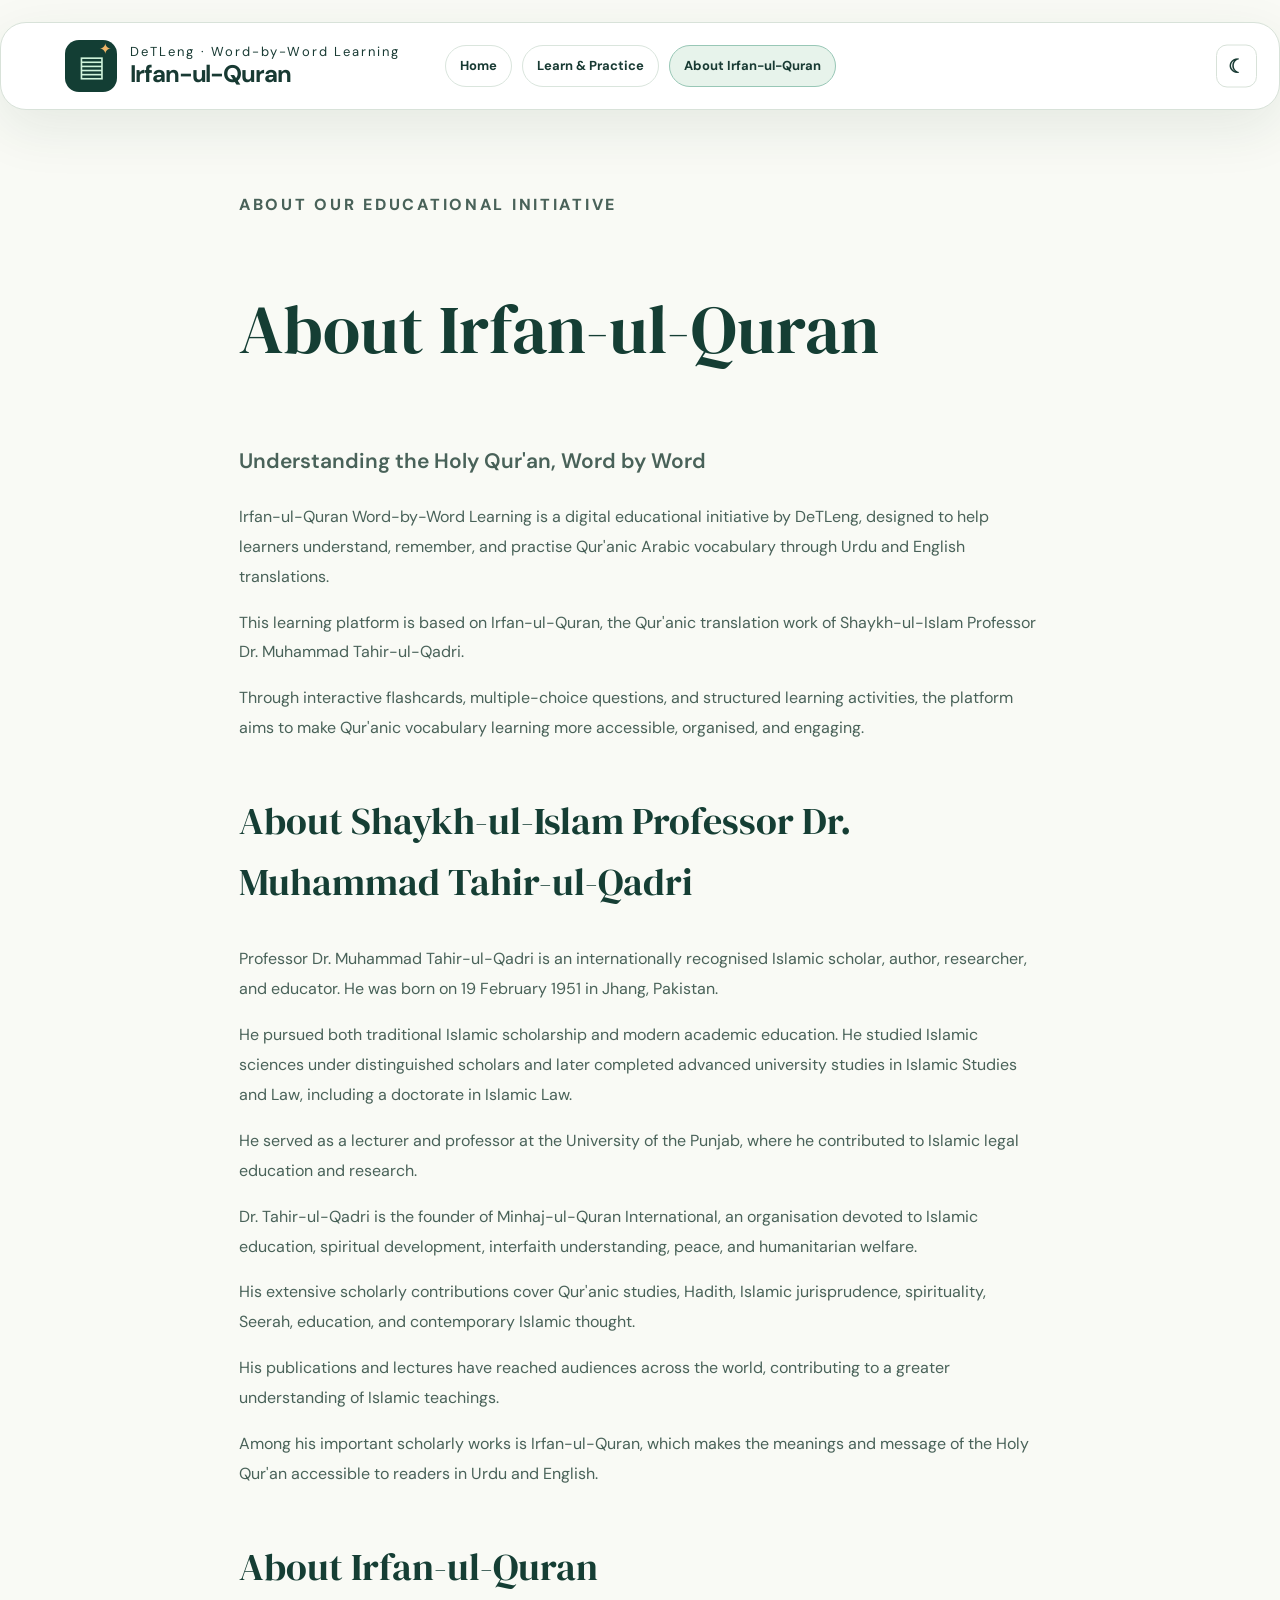
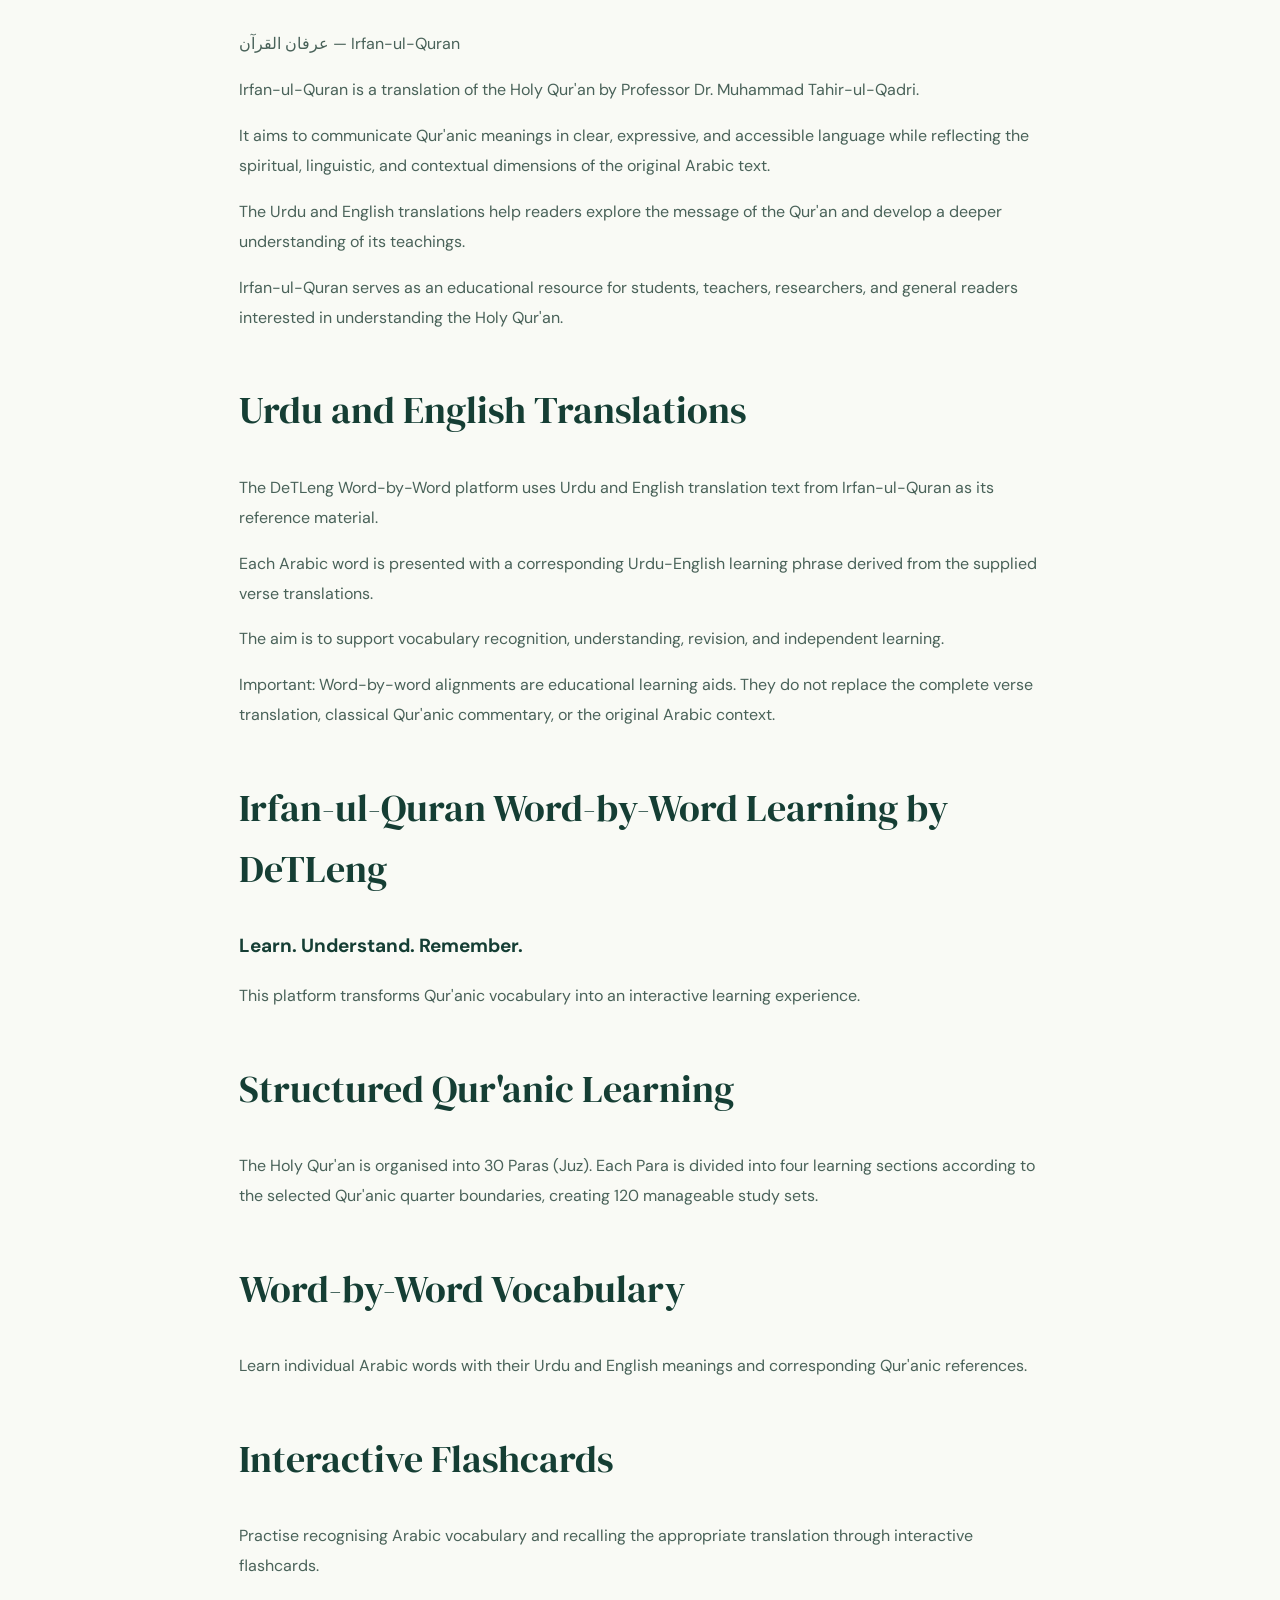
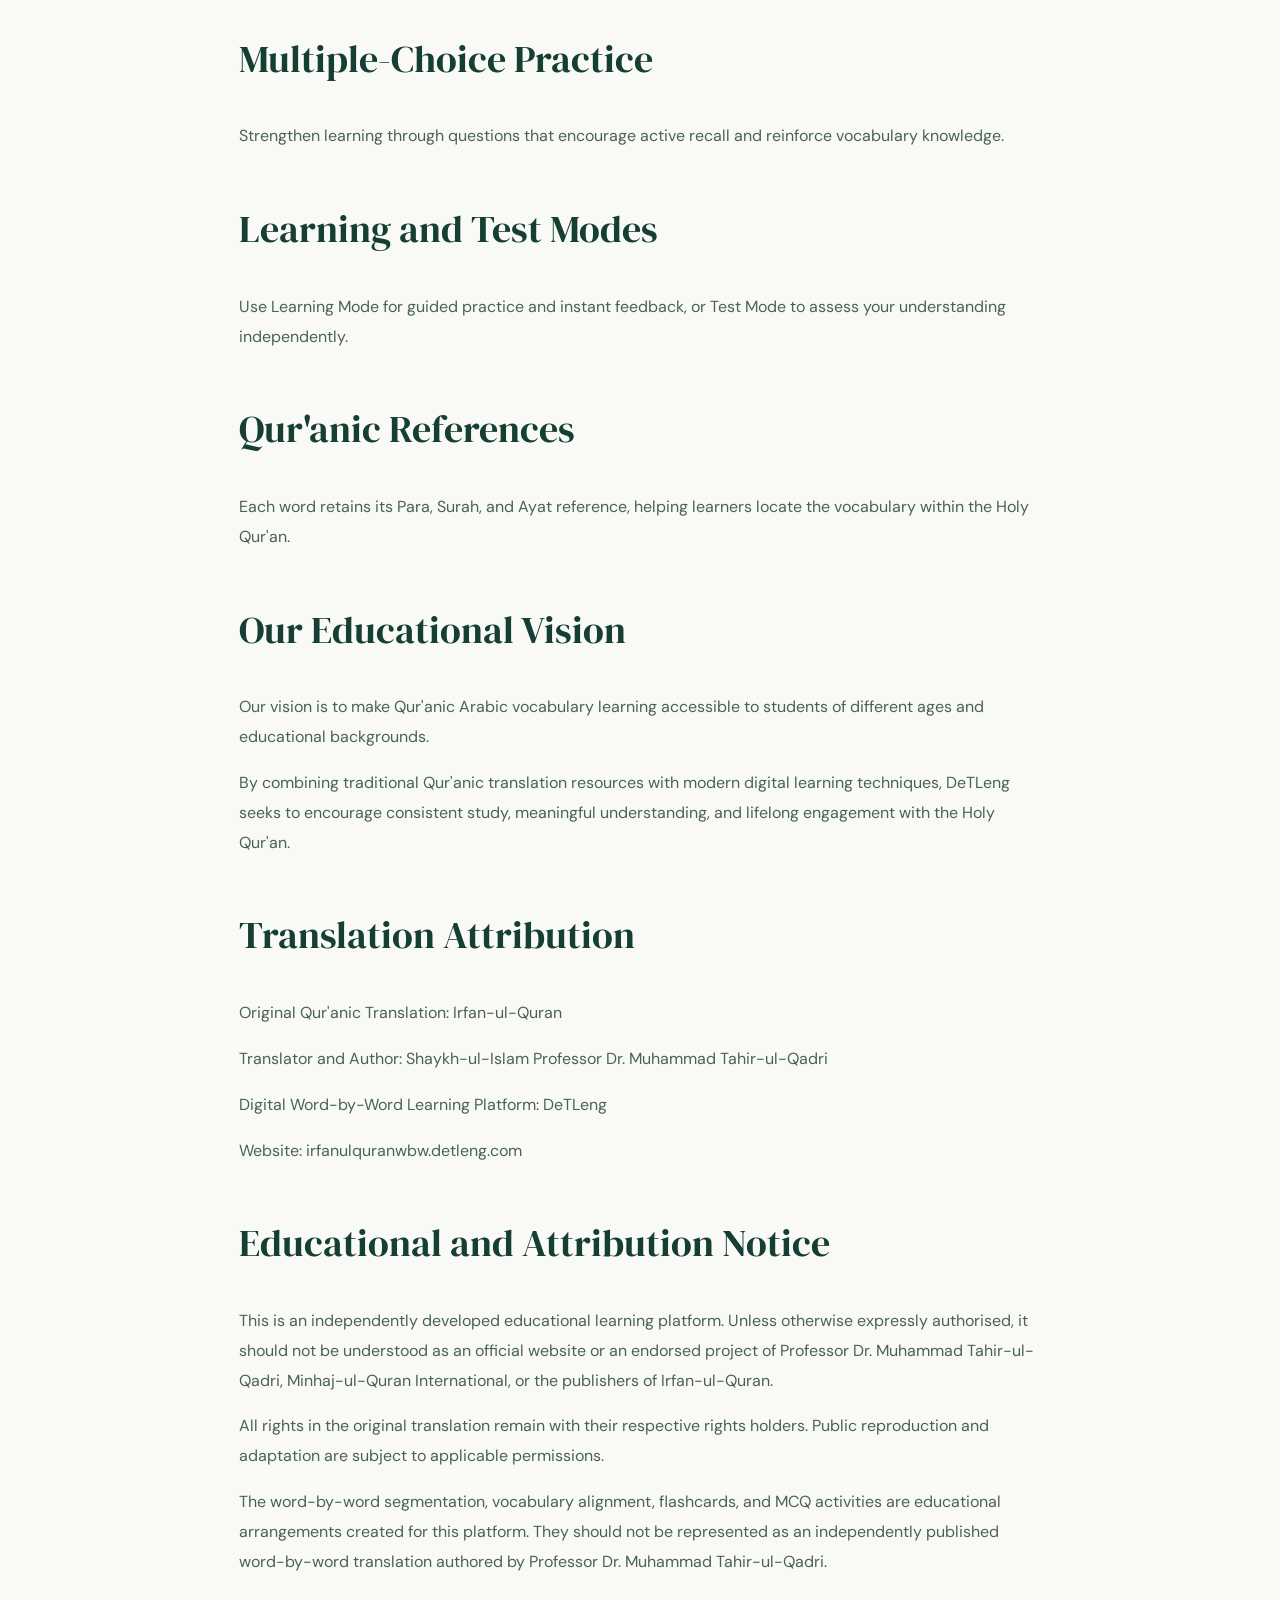
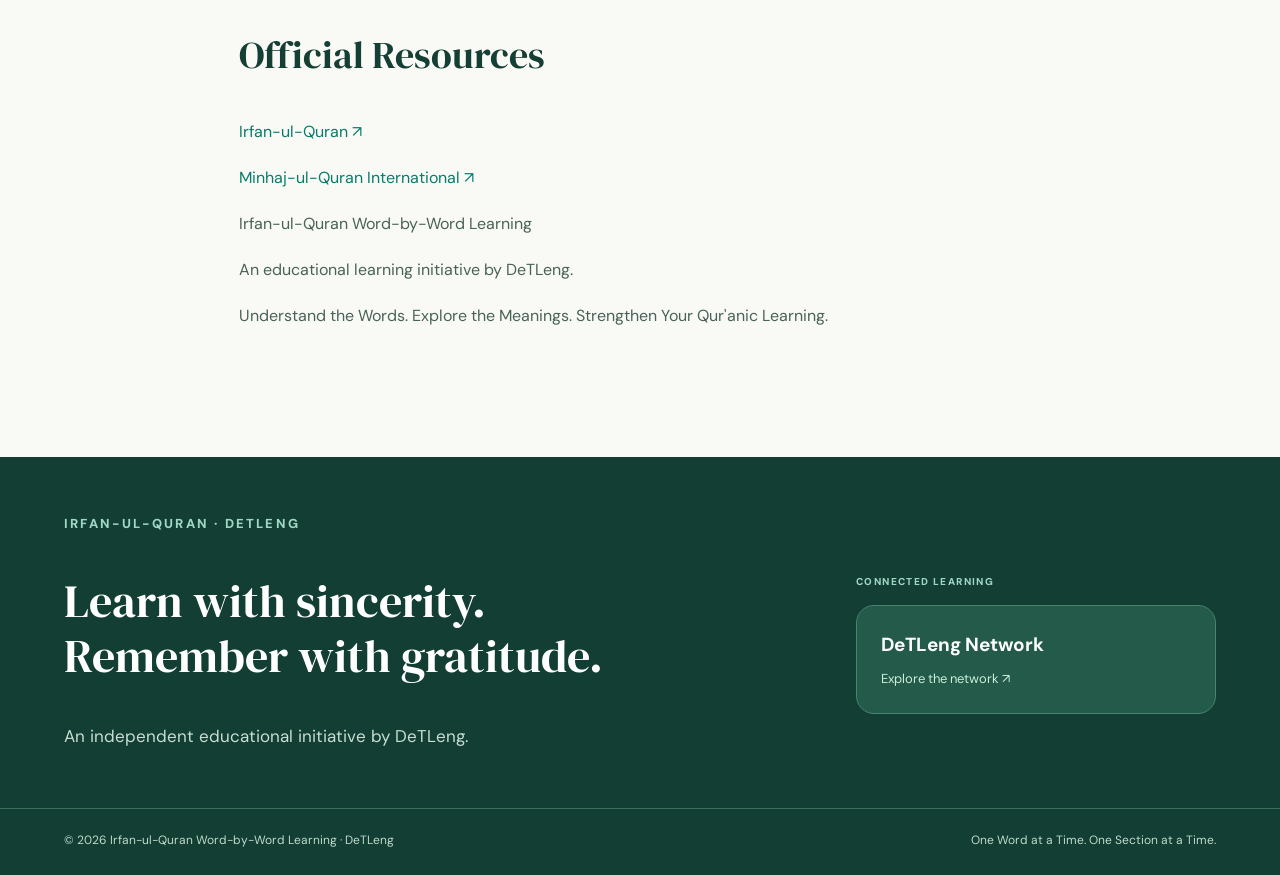
==== about.html @ 1d75ebe7 "Launch Irfan-ul-Quran Word-by-Word Learning" ====
<!doctype html><html lang="en"><head><meta charset="utf-8"><meta name="viewport" content="width=device-width, initial-scale=1"><title>About Irfan-ul-Quran | DeTLeng</title><meta name="description" content="About Irfan-ul-Quran Word-by-Word Learning, its translation attribution and educational vision."><link rel="icon" href="assets/favicon.svg"><link rel="stylesheet" href="styles.css"><link rel="stylesheet" href="irfan.css"></head><body id="home"><header class="site-header shell iq-header"><a class="brand" href="index.html#home"><span class="brand-logo">▤<span>✦</span></span><span class="brand-txt"><small>DeTLeng · Word-by-Word Learning</small><strong>Irfan-ul-Quran</strong></span></a><button id="aboutMenuToggle" class="mobile-menu" aria-expanded="false" aria-label="Toggle menu">☰</button><nav id="aboutNav" class="nav iq-nav"><a href="index.html#home">Home</a><a href="index.html#learn">Learn &amp; Practice</a><a href="about.html" aria-current="page">About Irfan-ul-Quran</a><button id="aboutThemeBtn" class="theme-button" type="button" aria-label="Toggle light and dark mode">☾</button></nav></header><main><article class="shell iq-about-page"><p class="eyebrow">ABOUT OUR EDUCATIONAL INITIATIVE</p><h1>About Irfan-ul-Quran</h1><p class="iq-about-subtitle">Understanding the Holy Qur&#x27;an, Word by Word</p><p>Irfan-ul-Quran Word-by-Word Learning is a digital educational initiative by DeTLeng, designed to help learners understand, remember, and practise Qur&#x27;anic Arabic vocabulary through Urdu and English translations.</p><p>This learning platform is based on Irfan-ul-Quran, the Qur&#x27;anic translation work of Shaykh-ul-Islam Professor Dr. Muhammad Tahir-ul-Qadri.</p><p>Through interactive flashcards, multiple-choice questions, and structured learning activities, the platform aims to make Qur&#x27;anic vocabulary learning more accessible, organised, and engaging.</p><h2>About Shaykh-ul-Islam Professor Dr. Muhammad Tahir-ul-Qadri</h2><p>Professor Dr. Muhammad Tahir-ul-Qadri is an internationally recognised Islamic scholar, author, researcher, and educator. He was born on 19 February 1951 in Jhang, Pakistan.</p><p>He pursued both traditional Islamic scholarship and modern academic education. He studied Islamic sciences under distinguished scholars and later completed advanced university studies in Islamic Studies and Law, including a doctorate in Islamic Law.</p><p>He served as a lecturer and professor at the University of the Punjab, where he contributed to Islamic legal education and research.</p><p>Dr. Tahir-ul-Qadri is the founder of Minhaj-ul-Quran International, an organisation devoted to Islamic education, spiritual development, interfaith understanding, peace, and humanitarian welfare.</p><p>His extensive scholarly contributions cover Qur&#x27;anic studies, Hadith, Islamic jurisprudence, spirituality, Seerah, education, and contemporary Islamic thought.</p><p>His publications and lectures have reached audiences across the world, contributing to a greater understanding of Islamic teachings.</p><p>Among his important scholarly works is Irfan-ul-Quran, which makes the meanings and message of the Holy Qur&#x27;an accessible to readers in Urdu and English.</p><h2>About Irfan-ul-Quran</h2><p>عرفان القرآن — Irfan-ul-Quran</p><p>Irfan-ul-Quran is a translation of the Holy Qur&#x27;an by Professor Dr. Muhammad Tahir-ul-Qadri.</p><p>It aims to communicate Qur&#x27;anic meanings in clear, expressive, and accessible language while reflecting the spiritual, linguistic, and contextual dimensions of the original Arabic text.</p><p>The Urdu and English translations help readers explore the message of the Qur&#x27;an and develop a deeper understanding of its teachings.</p><p>Irfan-ul-Quran serves as an educational resource for students, teachers, researchers, and general readers interested in understanding the Holy Qur&#x27;an.</p><h2>Urdu and English Translations</h2><p>The DeTLeng Word-by-Word platform uses Urdu and English translation text from Irfan-ul-Quran as its reference material.</p><p>Each Arabic word is presented with a corresponding Urdu-English learning phrase derived from the supplied verse translations.</p><p>The aim is to support vocabulary recognition, understanding, revision, and independent learning.</p><p>Important: Word-by-word alignments are educational learning aids. They do not replace the complete verse translation, classical Qur&#x27;anic commentary, or the original Arabic context.</p><h2>Irfan-ul-Quran Word-by-Word Learning by DeTLeng</h2><h3>Learn. Understand. Remember.</h3><p>This platform transforms Qur&#x27;anic vocabulary into an interactive learning experience.</p><h2>Structured Qur&#x27;anic Learning</h2><p>The Holy Qur&#x27;an is organised into 30 Paras (Juz). Each Para is divided into four learning sections according to the selected Qur&#x27;anic quarter boundaries, creating 120 manageable study sets.</p><h2>Word-by-Word Vocabulary</h2><p>Learn individual Arabic words with their Urdu and English meanings and corresponding Qur&#x27;anic references.</p><h2>Interactive Flashcards</h2><p>Practise recognising Arabic vocabulary and recalling the appropriate translation through interactive flashcards.</p><h2>Multiple-Choice Practice</h2><p>Strengthen learning through questions that encourage active recall and reinforce vocabulary knowledge.</p><h2>Learning and Test Modes</h2><p>Use Learning Mode for guided practice and instant feedback, or Test Mode to assess your understanding independently.</p><h2>Qur&#x27;anic References</h2><p>Each word retains its Para, Surah, and Ayat reference, helping learners locate the vocabulary within the Holy Qur&#x27;an.</p><h2>Our Educational Vision</h2><p>Our vision is to make Qur&#x27;anic Arabic vocabulary learning accessible to students of different ages and educational backgrounds.</p><p>By combining traditional Qur&#x27;anic translation resources with modern digital learning techniques, DeTLeng seeks to encourage consistent study, meaningful understanding, and lifelong engagement with the Holy Qur&#x27;an.</p><h2>Translation Attribution</h2><p>Original Qur&#x27;anic Translation: Irfan-ul-Quran</p><p>Translator and Author: Shaykh-ul-Islam Professor Dr. Muhammad Tahir-ul-Qadri</p><p>Digital Word-by-Word Learning Platform: DeTLeng</p><p>Website: irfanulquranwbw.detleng.com</p><h2>Educational and Attribution Notice</h2><p>This is an independently developed educational learning platform. Unless otherwise expressly authorised, it should not be understood as an official website or an endorsed project of Professor Dr. Muhammad Tahir-ul-Qadri, Minhaj-ul-Quran International, or the publishers of Irfan-ul-Quran.</p><p>All rights in the original translation remain with their respective rights holders. Public reproduction and adaptation are subject to applicable permissions.</p><p>The word-by-word segmentation, vocabulary alignment, flashcards, and MCQ activities are educational arrangements created for this platform. They should not be represented as an independently published word-by-word translation authored by Professor Dr. Muhammad Tahir-ul-Qadri.</p><h2>Official Resources</h2><p><a href="https://irfan-ul-quran.com/" target="_blank" rel="noopener noreferrer">Irfan-ul-Quran ↗</a></p><p><a href="https://www.minhaj.org/" target="_blank" rel="noopener noreferrer">Minhaj-ul-Quran International ↗</a></p><p>Irfan-ul-Quran Word-by-Word Learning</p><p>An educational learning initiative by DeTLeng.</p><p>Understand the Words. Explore the Meanings. Strengthen Your Qur&#x27;anic Learning.</p></article></main><footer class="iq-footer"><div class="shell iq-footer-inner"><div><p class="eyebrow">IRFAN-UL-QURAN · DETLENG</p><h2>Learn with sincerity.<br>Remember with gratitude.</h2><p>An independent educational initiative by DeTLeng.</p></div><div class="iq-network"><span>CONNECTED LEARNING</span><a href="https://network.detleng.com/" target="_blank" rel="noopener noreferrer"><strong>DeTLeng Network</strong><span>Explore the network ↗</span></a></div></div><div class="shell iq-footer-bottom"><span>© 2026 Irfan-ul-Quran Word-by-Word Learning · DeTLeng</span><span>One Word at a Time. One Section at a Time.</span></div></footer><script>document.getElementById('aboutMenuToggle').addEventListener('click',()=>{const n=document.getElementById('aboutNav');n.classList.toggle('open');document.getElementById('aboutMenuToggle').setAttribute('aria-expanded',String(n.classList.contains('open')))});document.getElementById('aboutThemeBtn').addEventListener('click',()=>{document.body.classList.toggle('dark');document.getElementById('aboutThemeBtn').textContent=document.body.classList.contains('dark')?'☀':'☾'});</script></body></html>
---- styles.css ----
@import url('https://fonts.googleapis.com/css2?family=DM+Sans:wght@400;500;600;700;800&family=DM+Serif+Display:ital@0;1&display=swap');
:root{--ink:#133e34;--teal:#087e70;--text:#183a33;--muted:#566a63;--cream:#f8f9f4;--panel:#fff;--light:#eaf5e8;--border:#d8e2d9;--shadow:0 18px 55px rgba(23,61,48,.09)}*{box-sizing:border-box}html{scroll-behavior:smooth}body{margin:0;background:var(--cream);color:var(--text);font:17px/1.6 'DM Sans',Arial,sans-serif}button,input{font:inherit}button{cursor:pointer}button:disabled{opacity:.45;cursor:not-allowed}a{color:inherit;text-decoration:none}button:focus-visible,a:focus-visible,input:focus-visible,.dropzone:focus-visible,.flip-card:focus-visible{outline:3px solid #df985d;outline-offset:3px}.shell{max-width:1460px;margin:auto;padding-left:clamp(22px,5vw,76px);padding-right:clamp(22px,5vw,76px)}.hidden{display:none!important}.site-header{margin:22px auto 0;background:#fff;border:1px solid var(--border);box-shadow:var(--shadow);border-radius:26px;min-height:88px;display:flex;align-items:center;justify-content:space-between;gap:22px;padding-top:15px;padding-bottom:15px;position:relative;z-index:10}.brand{display:flex;align-items:center;gap:13px;white-space:nowrap}.brand-logo{display:grid;place-items:center;position:relative;background:var(--ink);color:#d0f5dc;width:52px;height:52px;border-radius:14px;font-size:29px;line-height:1}.brand-logo span{position:absolute;right:5px;top:2px;font-size:15px;color:#efb568}.brand-txt{display:flex;flex-direction:column;line-height:1.15}.brand-txt small{letter-spacing:.16em;font-size:13px}.brand-txt strong{font-size:24px;letter-spacing:-.045em}.nav{display:flex;align-items:center;gap:clamp(12px,1.55vw,26px);font-size:15px;font-weight:700}.nav a:hover{color:var(--teal)}.nav-desk,.nav-login{border:1px solid var(--border);padding:13px 17px;border-radius:13px;background:#fff;color:var(--ink);font-weight:800}.nav-desk{white-space:nowrap}.nav-login{font-size:16px}.mobile-menu{display:none;border:1px solid var(--border);border-radius:12px;padding:7px 12px;background:white;font-size:22px}.hero{display:grid;grid-template-columns:1.12fr .88fr;gap:7%;align-items:center;min-height:650px;padding-top:65px;padding-bottom:80px}.eyebrow,.mini-overline{font-weight:800;letter-spacing:.17em;color:var(--teal);font-size:13px;margin:0 0 22px;text-transform:uppercase}.hero h1,.info-section h2,.guide-wrap h2,.section-head h2,.footer-top h2{font-family:'DM Serif Display',Georgia,serif;font-weight:400;letter-spacing:-.035em;line-height:1.08}.hero h1{font-size:clamp(52px,5.65vw,86px);margin:0 0 30px}.hero h1 em{color:var(--teal);font-weight:400}.lead{font-size:clamp(18px,1.4vw,22px);max-width:600px;margin:0 0 27px}.hero-actions{display:flex;gap:12px;flex-wrap:wrap}.btn{border-radius:14px;padding:13px 20px;min-height:51px;display:inline-flex;align-items:center;justify-content:center;gap:12px;font-weight:800;border:1px solid transparent;transition:transform .16s,background .16s;white-space:nowrap}.btn:not(:disabled):hover{transform:translateY(-2px)}.btn.primary{background:var(--ink);color:#fff}.btn.primary:hover{background:#225c4f}.btn.secondary,.btn.outline{background:#fff;border-color:var(--border);color:var(--ink)}.btn.subtle{background:transparent;color:var(--ink)}.btn.full{width:100%}.hero-chips{display:flex;gap:16px;flex-wrap:wrap;margin-top:26px;color:#547067;font-size:14px}.hero-graphic{background:linear-gradient(135deg,#e8f5e2,#e7f3ee);border:1px solid #d4e6d5;border-radius:38px;padding:32px;box-shadow:var(--shadow)}.hero-graphic .mini-overline{margin:0 0 22px;color:var(--ink)}.hero-stage{display:flex;flex-direction:column;align-items:center}.hero-stage-card{background:#fff;border:1px solid var(--border);padding:21px;border-radius:20px;width:100%;display:flex;flex-direction:column;gap:9px;text-align:center}.hero-stage-card span{font-size:12px;font-weight:800;letter-spacing:.12em;color:var(--teal)}.hero-stage-card strong{font-size:16px}.hero-stage-card.middle{background:var(--ink);color:white;padding:30px 22px}.hero-stage-card.middle span{color:#c9f0d8}.stage-arrow{font-size:33px;color:var(--ink);height:49px}.hero-stage-bottom{display:grid;grid-template-columns:repeat(3,1fr);gap:10px;width:100%}.hero-stage-bottom span{background:white;border-radius:16px;display:flex;flex-direction:column;align-items:center;gap:5px;padding:19px 8px;font-size:28px}.hero-stage-bottom b{font-size:13px}.workspace-section{background:#eef4ed;border-block:1px solid var(--border);padding:76px 0 88px}.section-head{margin-bottom:34px}.section-head h2,.info-section h2,.guide-wrap h2{font-size:clamp(39px,4vw,60px);margin:0 0 13px}.section-head p:last-child{font-size:19px;color:var(--muted);margin:0}.workspace-grid{display:grid;grid-template-columns:minmax(310px,.85fr) minmax(400px,1.15fr);gap:28px;align-items:start}.settings-card,.preview-panel{background:var(--panel);border:1px solid var(--border);border-radius:26px;padding:30px;box-shadow:var(--shadow)}.step-heading{display:flex;align-items:center;gap:15px;margin-bottom:20px}.step-heading h3,.preview-head h3{margin:0;font-size:23px;letter-spacing:-.035em}.step-heading p{margin:0;color:var(--muted);font-size:14px}.step-circle{display:grid;place-items:center;background:#e0f2e6;color:var(--ink);border-radius:12px;width:39px;height:39px;font-weight:800;flex:none}.dropzone{border:2px dashed #a8c4b6;border-radius:20px;background:#f6faf6;padding:34px 14px;display:flex;align-items:center;flex-direction:column;text-align:center;gap:5px;transition:.2s;cursor:pointer}.dropzone.dragover,.dropzone:hover{border-color:var(--teal);background:#e9f6e9}.upload-symbol{font-size:35px;color:var(--teal);font-weight:800}.dropzone strong{font-size:19px}.dropzone span{color:var(--muted)}.dropzone small{font-size:13px;margin-top:6px}.file-summary{margin:14px 0;padding:13px;border-radius:12px;background:#e6f5eb;overflow-wrap:anywhere}.border-top{border-top:1px solid var(--border);padding-top:25px;margin-top:26px}.range-grid{display:grid;grid-template-columns:1fr 1fr;gap:14px}.range-grid label,.auth form label{font-weight:750;display:flex;flex-direction:column;gap:7px;font-size:15px}.range-grid input,.auth input,.editor input,.editor textarea{padding:12px 13px;min-width:0;border:1px solid #c9d9ce;background:#fff;border-radius:12px;color:#173e34}.hint{font-size:14px;color:var(--muted);margin-top:12px}.switch-row{margin:20px 0}.switch-label{display:flex;align-items:center;gap:10px;font-weight:700;font-size:15px}.switch-label input{accent-color:var(--teal);height:19px;width:19px}.button-stack{display:grid;gap:10px}.status{font-size:14px;line-height:1.5;margin-top:12px;color:#875512}.status.error{color:#a3362c}.status.success{color:#176349}.preview-head{display:flex;justify-content:space-between;align-items:start;gap:15px;margin-bottom:22px}.preview-head .mini-overline{margin:0}.counter{padding:7px 11px;background:#e5f4e9;border-radius:999px;font-weight:800;font-size:13px;color:var(--ink);white-space:nowrap}.flip-card{border:1px solid #cce1d2;border-radius:24px;background:#f8fbf7;min-height:365px;display:flex;flex-direction:column;transition:transform .22s,background .22s;cursor:pointer;overflow:hidden}.flip-card.flipped{background:#e8f6eb;transform:perspective(1100px) rotateY(2deg)}.card-content{padding:28px;display:flex;flex-direction:column;flex:1;gap:17px}.card-label{font-size:13px;font-weight:800;letter-spacing:.15em;color:var(--teal);display:flex;justify-content:space-between;align-items:center}.question-text{font-size:clamp(21px,2.1vw,27px);font-weight:750;line-height:1.42;overflow-wrap:anywhere}.options-list{display:grid;gap:10px;margin-top:auto}.option{display:flex;gap:12px;align-items:center;border:1px solid #d9e6da;background:#fff;border-radius:13px;padding:13px;text-align:left;width:100%;line-height:1.45;color:#183e35;font-size:17px;overflow-wrap:anywhere}.option:hover{border-color:#78b3a1}.option.selected{background:#edf5ff;border-color:#6b99cb}.option.correct{background:#e6f6e8;border-color:#4da578}.option.incorrect{background:#fff0e9;border-color:#d59674}.option-letter{display:grid;place-items:center;flex:none;border-radius:9px;background:#edf4ee;width:35px;height:35px;font-weight:800}.answer-main{text-align:center;display:flex;flex-direction:column;align-items:center;justify-content:center;gap:12px;background:#fff;border-radius:16px;padding:24px 16px;margin-top:auto}.answer-icon{font-size:35px;color:#158453;line-height:1}.answer-value{font-weight:800;font-size:clamp(21px,2.3vw,30px);line-height:1.4;overflow-wrap:anywhere}.answer-feedback{font-size:15px;color:var(--muted);text-align:center}.flip-hint{text-align:center;font-size:14px;color:var(--muted);margin:13px 0 18px}.study-toolbar{display:flex;gap:9px}.study-toolbar .btn{padding:11px;flex:1;font-size:14px}.study-extras{display:flex;gap:8px;flex-wrap:wrap;margin-top:13px}.mini-btn{border:1px solid var(--border);background:#fff;color:var(--ink);border-radius:10px;padding:10px 12px;font-weight:750;font-size:14px}.mini-btn:hover{border-color:var(--teal)}.export-panel{margin-top:28px;border-top:1px solid var(--border);padding-top:20px}.export-panel .mini-overline{margin-bottom:7px}.export-panel p:not(.mini-overline){color:var(--muted);font-size:14px}.export-grid{display:grid;grid-template-columns:repeat(2,minmax(0,1fr));gap:9px;margin-top:15px}.export-grid button{min-height:47px;border:1px solid var(--border);border-radius:11px;background:#fff;color:var(--ink);font-weight:800;font-size:14px;padding:8px}.export-grid button:not(:disabled):hover{background:#e9f7e9}.info-section{padding-top:95px;padding-bottom:95px}.feature-grid{display:grid;grid-template-columns:repeat(4,1fr);gap:18px;margin-top:38px}.feature-grid article{background:#fff;border:1px solid var(--border);padding:28px;border-radius:21px}.feature-grid h3{font-size:21px;line-height:1.3;margin:15px 0 8px}.feature-grid p{color:var(--muted);margin:0;font-size:16px}.feature-icon{display:grid;place-items:center;font-size:26px;width:54px;height:54px;background:#eaf6eb;color:var(--teal);border-radius:14px}.guide-wrap{background:#e5f1e8;padding:80px 0}.guide-grid{display:grid;grid-template-columns:1fr 1fr;gap:70px;align-items:center}.guide-grid p:not(.eyebrow){color:var(--muted);font-size:18px}.example-table{background:#fff;border:1px solid var(--border);border-radius:20px;overflow:hidden;box-shadow:var(--shadow)}.example-table>div{display:grid;grid-template-columns:50px 1fr 105px;gap:10px;padding:18px;border-bottom:1px solid var(--border);font-size:15px}.example-table>div:first-child{background:var(--ink);color:#fff}.example-table>div:last-child{border:0}.narrow{max-width:980px}.narrow p:not(.eyebrow){font-size:19px;color:var(--muted)}.site-footer{background:#123b34;color:#fff;padding-top:70px}.site-footer .eyebrow{color:#b0edcc}.footer-top{display:grid;grid-template-columns:1fr 1.3fr;gap:50px;padding-bottom:65px}.footer-top h2{font-size:clamp(35px,4vw,57px);margin:0}.footer-links{display:grid;gap:12px}.footer-links a{background:#235b4d;border:1px solid #467465;border-radius:16px;display:flex;align-items:center;justify-content:space-between;gap:20px;padding:20px 23px;transition:.2s}.footer-links a:hover{background:#31705c;transform:translateX(4px)}.footer-links b{font-size:22px}.footer-links span{font-size:14px;color:#e5f6eb}.footer-bottom{border-top:1px solid #3c675b;padding-top:22px;padding-bottom:24px;display:flex;justify-content:space-between;color:#cbe4d9;font-size:14px}.modal{position:fixed;inset:0;z-index:99;display:flex;align-items:center;justify-content:center;padding:22px}.modal-backdrop{position:absolute;inset:0;background:rgba(13,44,37,.46);backdrop-filter:blur(6px)}.modal-panel{position:relative;z-index:1;background:#fff;border-radius:26px;box-shadow:0 20px 80px #0003;width:min(100%,525px);padding:35px;max-height:90vh;overflow:auto}.close-modal{position:absolute;right:17px;top:14px;border:1px solid var(--border);background:#fff;width:41px;height:41px;border-radius:12px;font-size:26px;line-height:1}.modal-panel h2{font:400 37px/1.1 'DM Serif Display',Georgia,serif;margin:18px 0 20px;color:var(--ink)}.modal-panel p{color:var(--muted)}.modal-panel .eyebrow{font-size:12px;color:var(--teal)}.tab-row{display:flex;gap:8px;margin:22px 0}.tab-row button{padding:11px 16px;border:1px solid var(--border);border-radius:11px;background:#fff;font-weight:800;color:var(--ink)}.tab-row button.active{background:var(--ink);color:white}.auth form{display:grid;gap:15px}.auth form .mini-btn{justify-self:start}.auth-spark{font-size:36px;color:var(--ink)}#freeView small{display:block;color:var(--muted);margin-top:12px}.modal-panel.editor{width:min(1100px,100%);padding:25px}.editor-top{display:flex;justify-content:space-between;gap:15px;padding-right:40px}.editor-top h2{font-size:30px;margin:10px 0}.editor-top p:last-child{font-size:14px}.editor-table-head,.editor-row{display:grid;grid-template-columns:72px minmax(250px,2fr) minmax(180px,1fr) 42px;gap:9px;align-items:start}.editor-table-head{font-weight:800;color:var(--ink);font-size:14px;padding:9px 5px}.editor-rows{overflow:auto;max-height:52vh}.editor-row{padding:9px 5px;border-top:1px solid var(--border)}.editor-row textarea{min-height:74px;resize:vertical;width:100%;font-size:14px}.editor-row input{width:100%;font-size:14px}.editor-row button{border:none;background:#fcece6;color:#963c2b;border-radius:9px;font-weight:800;min-height:41px}.editor-bottom{display:flex;justify-content:space-between;margin-top:20px;gap:12px}.dark{--ink:#c0eedc;--teal:#70d6bb;--text:#e4f5ef;--muted:#a6c0b6;--cream:#0e201d;--panel:#1c302a;--light:#1e392f;--border:#385349;--shadow:0 15px 48px #0004}.dark .site-header,.dark .nav-desk,.dark .nav-login,.dark .settings-card,.dark .preview-panel,.dark .feature-grid article,.dark .example-table,.dark .modal-panel,.dark .dropzone,.dark .flip-card,.dark .mini-btn,.dark .option,.dark .hero-stage-card:not(.middle),.dark .export-grid button,.dark .range-grid input,.dark .auth input,.dark .editor input,.dark .editor textarea{background:#1b302a;color:#e4f5ef}.dark .workspace-section,.dark .guide-wrap{background:#142b24}.dark .hero-graphic{background:#1b392e}.dark .step-circle,.dark .feature-icon,.dark .counter,.dark .option-letter{background:#284b3a;color:#d0f5df}.dark .hero-stage-card.middle,.dark .btn.primary,.dark .tab-row button.active{background:#28715a;color:white}.dark .btn.secondary,.dark .btn.outline,.dark .option.selected,.dark .answer-main{background:#254339;color:#e4f5ef}.dark .file-summary{background:#24513b}.dark .card-label{color:#83dfbb}.dark .flip-card.flipped{background:#1b4a36}.dark .modal-panel h2{color:#e4f5ef}.dark .nav a,.dark .footer-links b{color:inherit}.theme-button{border:1px solid var(--border);border-radius:11px;background:var(--panel);color:var(--text);padding:11px;font-size:19px;line-height:1}@media(max-width:1200px){.nav{gap:11px;font-size:14px}.nav-desk{padding:10px}.workspace-grid{grid-template-columns:.93fr 1.07fr}.site-header{padding-left:25px;padding-right:25px}}@media(max-width:980px){.mobile-menu{display:block}.site-header{margin-left:14px;margin-right:14px}.nav{display:none;position:absolute;top:90px;left:0;right:0;padding:21px;background:var(--panel);box-shadow:var(--shadow);border:1px solid var(--border);border-radius:19px;flex-direction:column;align-items:stretch}.nav.open{display:flex}.nav a,.nav button{text-align:center}.hero,.workspace-grid,.guide-grid,.footer-top{grid-template-columns:1fr}.hero{padding-top:70px;min-height:0}.hero-graphic{max-width:680px}.feature-grid{grid-template-columns:repeat(2,1fr)}.footer-top{gap:30px}}@media(max-width:600px){body{font-size:16px}.brand-txt strong{font-size:21px}.site-header{min-height:73px;padding:12px 18px}.hero{gap:35px;padding-bottom:55px}.hero h1{font-size:50px}.hero-graphic{padding:19px}.hero-stage-bottom b{font-size:11px}.workspace-section{padding:52px 0}.settings-card,.preview-panel{padding:18px;border-radius:20px}.card-content{padding:18px}.flip-card{min-height:350px}.question-text{font-size:21px}.option{font-size:16px;padding:10px}.study-toolbar{flex-wrap:wrap}.study-toolbar .btn{font-size:13px}.feature-grid{grid-template-columns:1fr}.info-section{padding-top:65px;padding-bottom:65px}.example-table>div{grid-template-columns:40px 1fr 65px;padding:12px;font-size:12px}.footer-links a{flex-direction:column;align-items:start;gap:0}.footer-bottom{flex-direction:column;gap:8px}.modal-panel{padding:23px}.editor-table-head{display:none}.editor-row{grid-template-columns:65px 1fr 36px}.editor-row textarea{grid-column:1/4}.editor-row .answer-edit{grid-column:1/3}.editor-row .remove-edit{grid-column:3}.editor-rows{max-height:48vh}}

/* Source-number navigation below the complete study controls. */
.quiz-navigation{margin-top:24px;padding-top:22px;border-top:1px solid var(--border)}
.quiz-navigation h4{margin:0 0 6px;font-size:20px;color:var(--ink)}
.quiz-navigation-hint{margin:0 0 15px;font-size:14px;color:var(--muted)}
.quiz-question-grid{display:grid;grid-template-columns:repeat(auto-fill,minmax(48px,1fr));gap:8px}
.quiz-question{min-width:0;min-height:46px;padding:8px 4px;border:1px solid var(--border);border-radius:9px;background:var(--panel);color:var(--text);font:inherit;font-size:15px;font-weight:700;overflow-wrap:anywhere}
.quiz-question:hover{border-color:var(--teal)}
.quiz-question.is-answered{background:var(--light);border-color:var(--teal)}
.quiz-question.is-current{outline:2px solid var(--ink);outline-offset:1px;font-weight:800}
.quiz-question:focus-visible{outline:3px solid #df985d;outline-offset:3px}
.quiz-navigation-legend{display:flex;flex-wrap:wrap;gap:6px 20px;margin:14px 0 0;font-size:12px;color:var(--muted)}

/* Range shortcuts use the existing study palette in both themes. */
.range-groups{margin:20px 0}
.range-groups h4{margin:0 0 5px;font-size:17px;color:var(--ink)}
.range-groups>p{margin:0 0 13px;font-size:13px;color:var(--muted)}
.range-group-grid{display:grid;grid-template-columns:repeat(auto-fill,minmax(90px,1fr));gap:9px}
.range-group-btn{display:flex;flex-direction:column;align-items:center;justify-content:center;gap:2px;min-width:0;min-height:86px;padding:9px 5px;border:1px solid var(--border);border-radius:11px;background:var(--panel);color:var(--text);font:inherit;line-height:1.4;overflow-wrap:anywhere}
.range-group-btn strong{font-size:18px}
.range-group-btn span{font-size:13px}
.range-group-btn small{font-size:11px;color:var(--muted)}
.range-group-btn:hover{border-color:var(--teal)}
.range-group-btn.active{background:var(--light);border-color:var(--teal);outline:2px solid var(--teal);outline-offset:1px}
.range-group-btn:focus-visible{outline:3px solid #df985d;outline-offset:3px}

/* Learning and self-test controls share the established light/dark palette. */
.practice-mode-choice{display:grid;grid-template-columns:repeat(2,minmax(0,1fr));gap:10px;margin-top:8px}
.practice-mode-btn{display:flex;flex-direction:column;gap:4px;padding:13px 12px;background:var(--panel);color:var(--text);border:1px solid var(--border);border-radius:13px;text-align:left;font:inherit}
.practice-mode-btn strong{font-size:16px}.practice-mode-btn small{font-size:12px;color:var(--muted);line-height:1.5}
.practice-mode-btn.active{background:var(--light);border-color:var(--teal);box-shadow:inset 0 0 0 1px var(--teal)}
.practice-mode-note{font-size:12px;color:var(--muted);margin:7px 0 12px}
.session-summary{display:flex;align-items:center;flex-wrap:wrap;gap:8px 16px;margin:12px 0;font-size:14px;color:var(--teal)}
.session-summary p{margin:0}.last-result{display:block;width:100%;font-size:17px;color:var(--ink)}
.session-actions{display:flex;flex-wrap:wrap;gap:8px}.session-actions:empty{display:none}
.study-notice{margin:0 0 12px;color:var(--teal);font-size:14px;font-weight:700}.study-notice:empty{display:none}
.option:disabled{opacity:1;cursor:default}.option.selected:not(.correct):not(.incorrect){border-width:2px}
.test-result-dialog{width:min(540px,calc(100% - 28px));max-height:calc(100dvh - 32px);overflow:auto;border:1px solid var(--border);border-radius:28px;padding:34px clamp(20px,5vw,42px) 25px;background:var(--panel);color:var(--text);text-align:center;box-shadow:0 25px 100px #0005;font-family:inherit}
.test-result-dialog::backdrop{background:rgba(8,32,26,.68);backdrop-filter:blur(5px)}
.result-close{position:absolute;top:13px;right:13px;width:36px;height:36px;border:1px solid var(--border);border-radius:50%;background:var(--panel);color:var(--text);font-size:24px;line-height:1}
.result-emblem{display:grid;place-items:center;width:66px;height:66px;margin:2px auto 20px;border-radius:50%;background:var(--light);color:var(--teal);font-size:36px}
.test-result-dialog .mini-overline{font-size:10px;letter-spacing:.15em;margin-bottom:10px}
.test-result-dialog h2{font-family:'DM Serif Display',Georgia,serif;font-weight:400;font-size:clamp(27px,5vw,38px);line-height:1.15;color:var(--ink);margin:0 0 17px}
.result-score{font-size:clamp(56px,12vw,82px);font-weight:800;line-height:1.1;letter-spacing:-.04em;color:var(--teal)}
.result-percent{font-weight:800;font-size:19px;margin:8px 0}.result-detail{font-size:13px;color:var(--muted);margin:8px 0 18px}
.result-message{font-size:16px;line-height:1.65;margin:0 0 24px;color:var(--text)}
.result-actions{display:grid;grid-template-columns:1fr 1fr;gap:10px}.result-actions .btn{white-space:normal;padding:12px;font-size:14px}
.result-footer{font-size:12px;color:var(--muted);margin:17px 0 0}
@media(max-width:480px){.practice-mode-choice{grid-template-columns:1fr}.result-actions{grid-template-columns:1fr}.test-result-dialog{padding-top:28px;border-radius:20px}}

/* Outcome colours appear immediately in Learning, and only after Test submission. */
.quiz-question.is-correct{background:#e6f6e8;border-color:#4da578;color:#183a33}
.quiz-question.is-incorrect{background:#fff0e9;border-color:#d59674;color:#843b2c}
.dark .quiz-question.is-correct{background:#244735;border-color:#7ac896;color:#d9f5e2}
.dark .quiz-question.is-incorrect{background:#4a2c28;border-color:#e99b88;color:#ffd7cd}

/* Selection is an outline; mastery and attempt status have separate colours. */
.range-group-btn.active{background:var(--panel);border-color:var(--teal);box-shadow:none}
.range-group-btn.group-mastered{background:#e6f6e8;border-color:#4da578;color:#183a33}
.range-group-btn.group-needs-practice{background:#fff0e9;border-color:#d59674;color:#843b2c}
.range-group-btn.group-in-progress{background:#e8f2ff;border-color:#598bc6;color:#174c87}
.dark .range-group-btn.group-mastered{background:#244735;border-color:#7ac896;color:#d9f5e2}
.dark .range-group-btn.group-needs-practice{background:#4a2c28;border-color:#e99b88;color:#ffd7cd}
.dark .range-group-btn.group-in-progress{background:#203d59;border-color:#87b9ed;color:#d9ecff}
.group-progress-legend{font-size:12px;line-height:1.6;color:var(--muted);margin-top:12px!important}

/* Quran project presentation extensions: existing flashcard engine CSS above is preserved. */
[hidden]{display:none!important}
.para-section{padding:78px 0;background:#edf4ed;border-block:1px solid #d9e7db;scroll-margin-top:22px}
.para-tabs{display:flex;gap:10px;justify-content:center;flex-wrap:wrap;margin:24px 0 12px}
.para-tab{padding:13px 22px;border:1px solid #c8d8cc;border-radius:14px;background:#fff;color:#173f36;font:inherit;font-weight:700;cursor:pointer}
.para-tab.active{background:#123e34;color:white;border-color:#123e34}
.para-language-notice,.para-disclaimer{text-align:center;color:#42685e;margin:14px 0 22px}
.para-grid{display:grid;grid-template-columns:repeat(6,minmax(0,1fr));gap:14px}
.para-card{border:1px solid #c7decf;background:#fff;border-radius:18px;padding:21px 8px;display:flex;align-items:center;justify-content:center;flex-direction:column;gap:5px;min-height:138px;color:#153d35;cursor:pointer;transition:transform .15s,box-shadow .15s; font:inherit}
.para-card:hover,.para-card:focus-visible{transform:translateY(-3px);box-shadow:0 8px 20px #143f3517;outline:2px solid #15816e;outline-offset:1px}
.para-card.selected{border-color:#0b8871;background:#e0f3e8;box-shadow:inset 0 0 0 1px #0b8871}
.para-number{font-size:28px;font-weight:800}.para-word{font-size:15px;font-weight:700}.para-state{font-size:11px;color:#548478;text-align:center}
.selected-para{padding:13px 16px;border-radius:12px;background:#e5f5eb;display:flex;justify-content:space-between;align-items:center;gap:12px;margin-top:14px;margin-bottom:12px;color:#144236;flex-wrap:wrap}
.dictionary-menu{position:relative}.dictionary-toggle{border:1px solid #d2dfd5;background:white;border-radius:12px;padding:12px 15px;font:inherit;font-size:13px;font-weight:700;color:#123e34;cursor:pointer}
.dictionary-links{position:absolute;z-index:30;right:0;top:calc(100% + 8px);width:300px;background:white;box-shadow:0 14px 35px #123e3426;border:1px solid #d8e6dc;border-radius:12px;padding:9px}
.dictionary-links a{display:block!important;padding:12px!important;color:#123e34!important;text-decoration:none;border-radius:8px}.dictionary-links a:hover{background:#eef6f0}
.guide-side{background:white;border:1px solid #d8e7dc;border-radius:22px;padding:24px}.guide-tip{display:flex;flex-direction:column;gap:5px;padding:12px 0;border-bottom:1px solid #e2ebe5}.guide-tip span{font-size:13px;color:#526b63}
.coming-soon-dialog{border:0;border-radius:24px;max-width:460px;width:calc(100% - 32px);padding:0;background:#fff;color:#123e34;box-shadow:0 25px 85px #123e3450}
.coming-soon-dialog::backdrop{background:#0f2e2988}.coming-content{text-align:center;padding:35px;position:relative}.coming-content p{line-height:1.7}.coming-icon{font-size:45px;color:#15907b}.coming-close{position:absolute;top:10px;right:15px;background:none;border:0;font-size:30px;cursor:pointer;color:#123e34}
body.dark .para-section{background:#122b28}body.dark .para-card,body.dark .para-tab:not(.active),body.dark .dictionary-toggle,body.dark .dictionary-links,body.dark .guide-side{background:#173f36;color:#eaf5ed}body.dark .para-state,body.dark .para-language-notice,body.dark .para-disclaimer{color:#add1c2}body.dark .selected-para{background:#235448;color:#fff}
@media(max-width:900px){.para-grid{grid-template-columns:repeat(4,minmax(0,1fr))}.dictionary-links{left:0;right:auto}}
@media(max-width:600px){.para-section{padding:45px 0}.para-grid{grid-template-columns:repeat(3,minmax(0,1fr));gap:8px}.para-card{min-height:105px;padding:13px 4px}.para-number{font-size:22px}.para-state{font-size:10px}.dictionary-links{width:min(300px,85vw)}}
---- irfan.css ----
/* Site-specific design. The original DeTLeng flashcard engine and DOM contracts remain intact. */
[hidden]{display:none!important}
:root{--iq-cream:#f9faf5;--iq-deep:#153e34;--iq-jade:#0a826f;--iq-border:#d8e6db}
html{scroll-behavior:smooth}
body{background:var(--iq-cream)}
.iq-header{display:grid;grid-template-columns:1fr auto 1fr;align-items:center;gap:14px}
.iq-header>.brand{grid-column:1;justify-self:start}
.iq-nav{grid-column:2;display:flex;align-items:center;justify-content:center;gap:10px}
.iq-nav .iq-nav-link,.iq-nav>a{font-size:13px;font-weight:700;border:1px solid #dae5dd;border-radius:999px;padding:10px 14px;white-space:nowrap;text-decoration:none}
.iq-nav .iq-nav-link:hover,.iq-nav>a:hover,.iq-nav a[aria-current="page"]{background:#e7f3eb;border-color:#98c7b6}
.iq-header .theme-button{position:absolute;right:22px;top:50%;transform:translateY(-50%)}
.iq-header{position:relative}.iq-header .mobile-menu{grid-column:3;justify-self:end}
.iq-sacred{text-align:center;padding:8px 10px 30px;border-bottom:1px solid var(--iq-border);margin-bottom:38px}
.iq-bismillah,.iq-durood{font-family:'Noto Naskh Arabic','Traditional Arabic','Amiri',serif;color:var(--iq-deep);font-weight:600;line-height:2;direction:rtl;unicode-bidi:plaintext}
.iq-bismillah{font-size:clamp(25px,3vw,40px);margin:0 0 10px}.iq-durood{font-size:clamp(20px,2.1vw,28px);max-width:1000px;margin:0 auto}
.iq-hero{max-width:1160px;padding:48px 0 70px;text-align:center}
.iq-hero-inner{max-width:890px;margin:auto}.iq-hero h1{font:400 clamp(43px,7vw,78px)/1.1 'DM Serif Display',Georgia,serif;margin:15px auto 20px;color:var(--iq-deep)}
.iq-hero h1 em{display:block;font-style:italic;color:var(--iq-jade)}
.iq-tagline{font-size:clamp(18px,2.5vw,24px);font-weight:600;line-height:1.5;margin:0 auto 22px;color:#365d52}
.iq-hero .lead{font-size:17px;line-height:1.8;max-width:800px;margin:10px auto;color:#516a61}
.iq-intro-short{font-size:15px;color:#31594d;max-width:700px;margin:16px auto}
.iq-stats{display:flex;justify-content:center;gap:10px;flex-wrap:wrap;margin:24px 0 30px}.iq-stats span{border:1px solid var(--iq-border);border-radius:999px;background:#e9f3e9;padding:8px 18px;font-size:13px;font-weight:700;color:#1b5747}
.iq-hero .hero-actions{justify-content:center}.iq-feature-section{padding:20px 0 70px}.iq-feature-section .feature-grid article{border-radius:20px}
.iq-info-section{padding-top:84px;padding-bottom:90px}.iq-info-section h2,.iq-dedication h2{font-family:'DM Serif Display',Georgia,serif;font-weight:400;font-size:clamp(30px,4vw,48px);color:var(--iq-deep);line-height:1.14}
.iq-info-section p{line-height:1.85;color:#4b675c}.iq-purpose h3{margin-top:38px}.iq-goal{font-size:clamp(25px,3.2vw,36px)!important}
.iq-guide{padding-block:70px}.iq-guide h2{font-family:'DM Serif Display',Georgia,serif;font-weight:400;font-size:44px;color:var(--iq-deep)}.iq-two-col{display:grid;grid-template-columns:1fr 1fr;gap:18px;margin:25px 0}.iq-two-col article,.iq-example{background:#fff;border:1px solid #d9e8dd;border-radius:20px;padding:24px}.iq-two-col article p,.iq-example p{line-height:1.7}.iq-example{margin-top:25px}.iq-word{font-size:34px;font-family:'Amiri','Noto Naskh Arabic',serif;padding:18px 0}
.iq-dedication{background:#edf5ef;border-block:1px solid #d9e7db;padding:90px 0;color:var(--iq-deep)}.iq-prayer{max-width:920px}.iq-prayer>h2{text-align:center;margin-bottom:5px}.iq-prayer>h3{font-size:clamp(20px,3vw,29px);line-height:1.4;margin:38px 0 16px;color:var(--iq-deep)}.iq-prayer>p{font-size:16px;line-height:1.95;margin:15px 0;color:#3c5c52}.iq-prayer>.iq-urdu-prayer{font-family:'Noto Naskh Arabic','Noto Nastaliq Urdu','Traditional Arabic',serif;font-size:21px;line-height:2.4;text-align:right;direction:rtl;unicode-bidi:plaintext}.iq-prayer>.iq-arabic-prayer{font-family:'Amiri','Noto Naskh Arabic',serif;font-size:clamp(25px,3vw,38px);line-height:2;text-align:center;direction:rtl}.iq-prayer>.iq-prayer-small{color:#647b71;font-size:14px}.iq-prayer>h3:nth-of-type(2){margin-top:45px}
.iq-footer{background:#133e34;color:#e7f3ec;padding:56px 0 25px}.iq-footer-inner{display:grid;grid-template-columns:1.35fr 1fr;gap:50px;align-items:center}.iq-footer .eyebrow{color:#9fd7c5}.iq-footer h2{color:#fff;font-family:'DM Serif Display',Georgia,serif;font-size:clamp(29px,4vw,46px);font-weight:400;line-height:1.2}.iq-footer p{color:#c8ded2;line-height:1.7}.iq-network{margin-left:auto;max-width:360px;width:100%}.iq-network>span{color:#9fd7c5;letter-spacing:.14em;font-size:10px;font-weight:800}.iq-network>a{margin-top:12px;display:flex;flex-direction:column;gap:8px;padding:24px;background:#235a49;border:1px solid #46846e;border-radius:18px;color:#fff;text-decoration:none}.iq-network>a strong{font-size:19px}.iq-network>a span{font-size:13px;color:#ccedda}.iq-network>a:hover{background:#2b6c57}.iq-footer-bottom{border-top:1px solid #39705c;display:flex;flex-wrap:wrap;justify-content:space-between;gap:12px;padding-top:22px;margin-top:40px;font-size:12px;color:#c0d9cb}
.iq-about-page{padding-block:80px 110px;max-width:930px}.iq-about-page h1{font-family:'DM Serif Display',Georgia,serif;font-size:clamp(40px,6vw,68px);font-weight:400;color:var(--iq-deep)}.iq-about-page h2{font-family:'DM Serif Display',Georgia,serif;font-size:clamp(25px,3.5vw,38px);font-weight:400;margin-top:48px;color:var(--iq-deep)}.iq-about-page h3{font-size:19px;color:var(--iq-deep)}.iq-about-page p{line-height:1.87;font-size:16px;color:#496259}.iq-about-subtitle{font-size:21px!important;font-weight:600}.iq-about-page a{color:#087c6a}
.iq-quarter-dialog{border:0;border-radius:24px;background:#fff;color:var(--iq-deep);box-shadow:0 28px 90px #122c2855;max-width:570px;width:calc(100% - 28px);padding:0;max-height:calc(100vh - 32px);overflow-y:auto}.iq-quarter-dialog::backdrop{background:#0d2925a8}.iq-modal-inner{padding:36px;position:relative}.iq-modal-inner h2{font-family:'DM Serif Display',Georgia,serif;font-size:clamp(26px,4vw,36px);font-weight:400;margin:5px 0}.iq-modal-inner>p{line-height:1.6;color:#567167}.iq-modal-close{position:absolute;top:16px;right:18px;border:0;background:transparent;color:#153f34;font-size:30px;cursor:pointer}.iq-quarter-options{display:grid;grid-template-columns:1fr 1fr;gap:12px;margin:22px 0}.iq-quarter-option{border:1px solid #cddfd3;border-radius:14px;padding:14px 12px;display:flex;align-items:center;gap:12px;cursor:pointer;background:#fff}.iq-quarter-option.is-selected{border-color:#0d846f;background:#e7f5ec}.iq-quarter-option input{accent-color:#0d846f;width:17px;height:17px;flex:none}.iq-quarter-option>span{display:flex;flex-direction:column;gap:7px}.iq-quarter-option strong{font-size:14px}.iq-urdu-label{font-family:'Noto Naskh Arabic',serif;font-size:17px;line-height:1.4}.iq-selected-file{padding:17px;background:#eff6f0;border:1px solid #d7e6db;border-radius:14px;display:flex;flex-direction:column;gap:7px}.iq-selected-file span{font-size:10px;font-weight:800;letter-spacing:.13em;color:#4c7965}.iq-selected-file small{font-size:12px;color:#587667}.iq-quarter-status{min-height:1.6em;font-size:13px;color:#7d4336}.iq-modal-inner .btn{margin-top:10px}
.para-grid .para-card{min-height:107px}.para-card .para-number{font-size:25px}.para-card .para-word{font-size:13px}.para-card.selected{background:#ddf3e8}
body.dark .iq-hero h1,body.dark .iq-bismillah,body.dark .iq-durood,body.dark .iq-info-section h2,body.dark .iq-about-page h1,body.dark .iq-about-page h2,body.dark .iq-about-page h3,body.dark .iq-goal{color:#e3f3e7}
body.dark .iq-tagline,body.dark .iq-hero .lead,body.dark .iq-intro-short,body.dark .iq-info-section p,body.dark .iq-about-page p{color:#c4dccd}
body.dark .iq-stats span,body.dark .iq-two-col article,body.dark .iq-example{background:#193c33;border-color:#386352;color:#e3f3e7}
body.dark .iq-prayer>p,body.dark .iq-prayer>h2,body.dark .iq-prayer>h3{color:#e8f4eb}body.dark .iq-dedication{background:#123229}body.dark .iq-quarter-dialog{background:#16382e;color:#ecf7ef}body.dark .iq-modal-inner>p{color:#c2dbc9}body.dark .iq-quarter-option{background:#163c31;color:#eef8ef;border-color:#4b7561}body.dark .iq-quarter-option.is-selected,body.dark .iq-selected-file{background:#265743;color:#eef8ef}body.dark .iq-modal-close{color:#e9f5ec}body.dark .iq-quarter-option strong{color:#eef8ef}
@media(max-width:950px){.iq-header{grid-template-columns:1fr auto}.iq-header>.brand{grid-column:1}.iq-header .mobile-menu{grid-column:2}.iq-nav{grid-column:auto}.iq-header .theme-button{position:static;transform:none}.iq-hero{padding-top:35px}.iq-footer-inner{grid-template-columns:1fr 1fr}}
@media(max-width:650px){.iq-bismillah{font-size:27px}.iq-durood{font-size:20px}.iq-sacred{margin-bottom:24px}.iq-hero{padding:25px 0 50px}.iq-hero h1{font-size:45px}.iq-hero .lead{font-size:15px}.iq-stats{gap:7px}.iq-stats span{font-size:11px;padding:7px 10px}.iq-two-col,.iq-quarter-options,.iq-footer-inner{grid-template-columns:1fr}.iq-modal-inner{padding:24px}.iq-prayer>.iq-urdu-prayer{font-size:19px;line-height:2.2}.iq-dedication{padding:55px 0}.iq-footer-inner{gap:25px}.iq-network{max-width:none;margin:0}.iq-footer-bottom{margin-top:30px}.iq-info-section{padding-block:50px}.iq-about-page{padding-block:45px}}
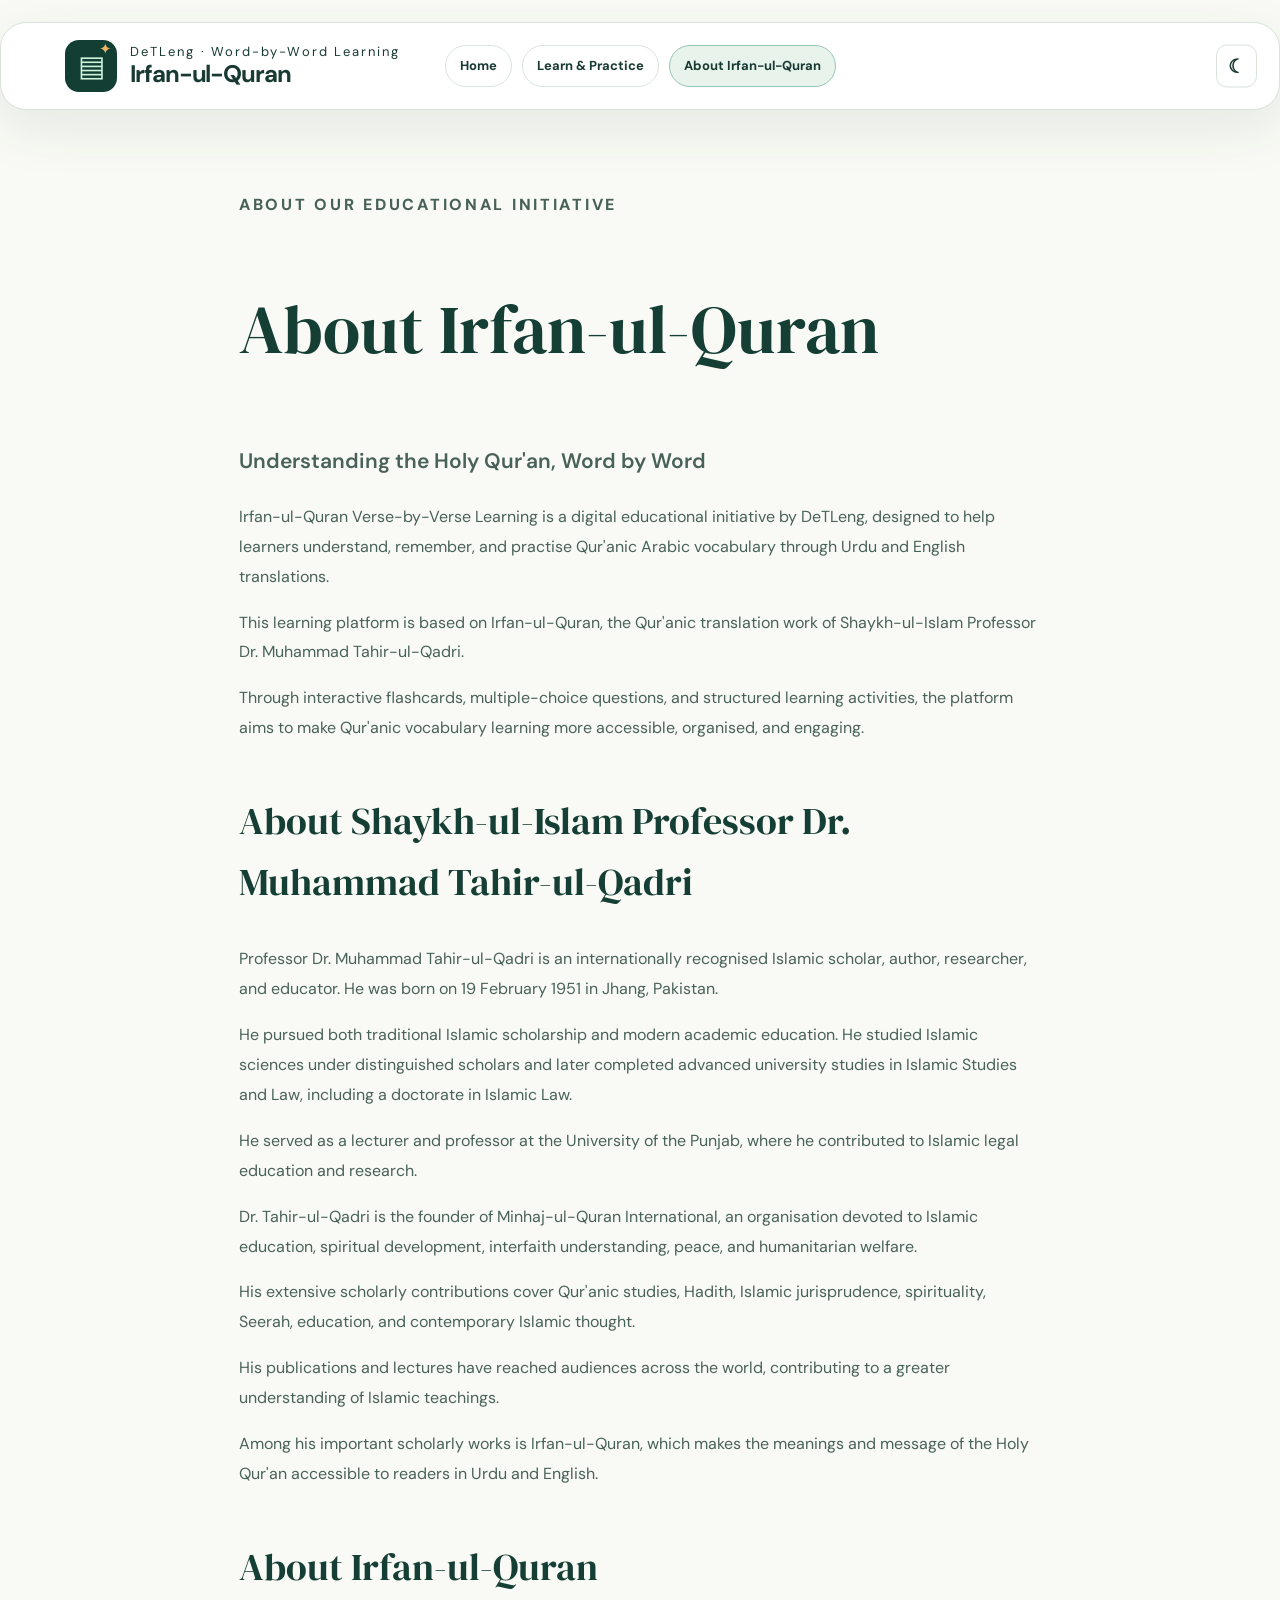
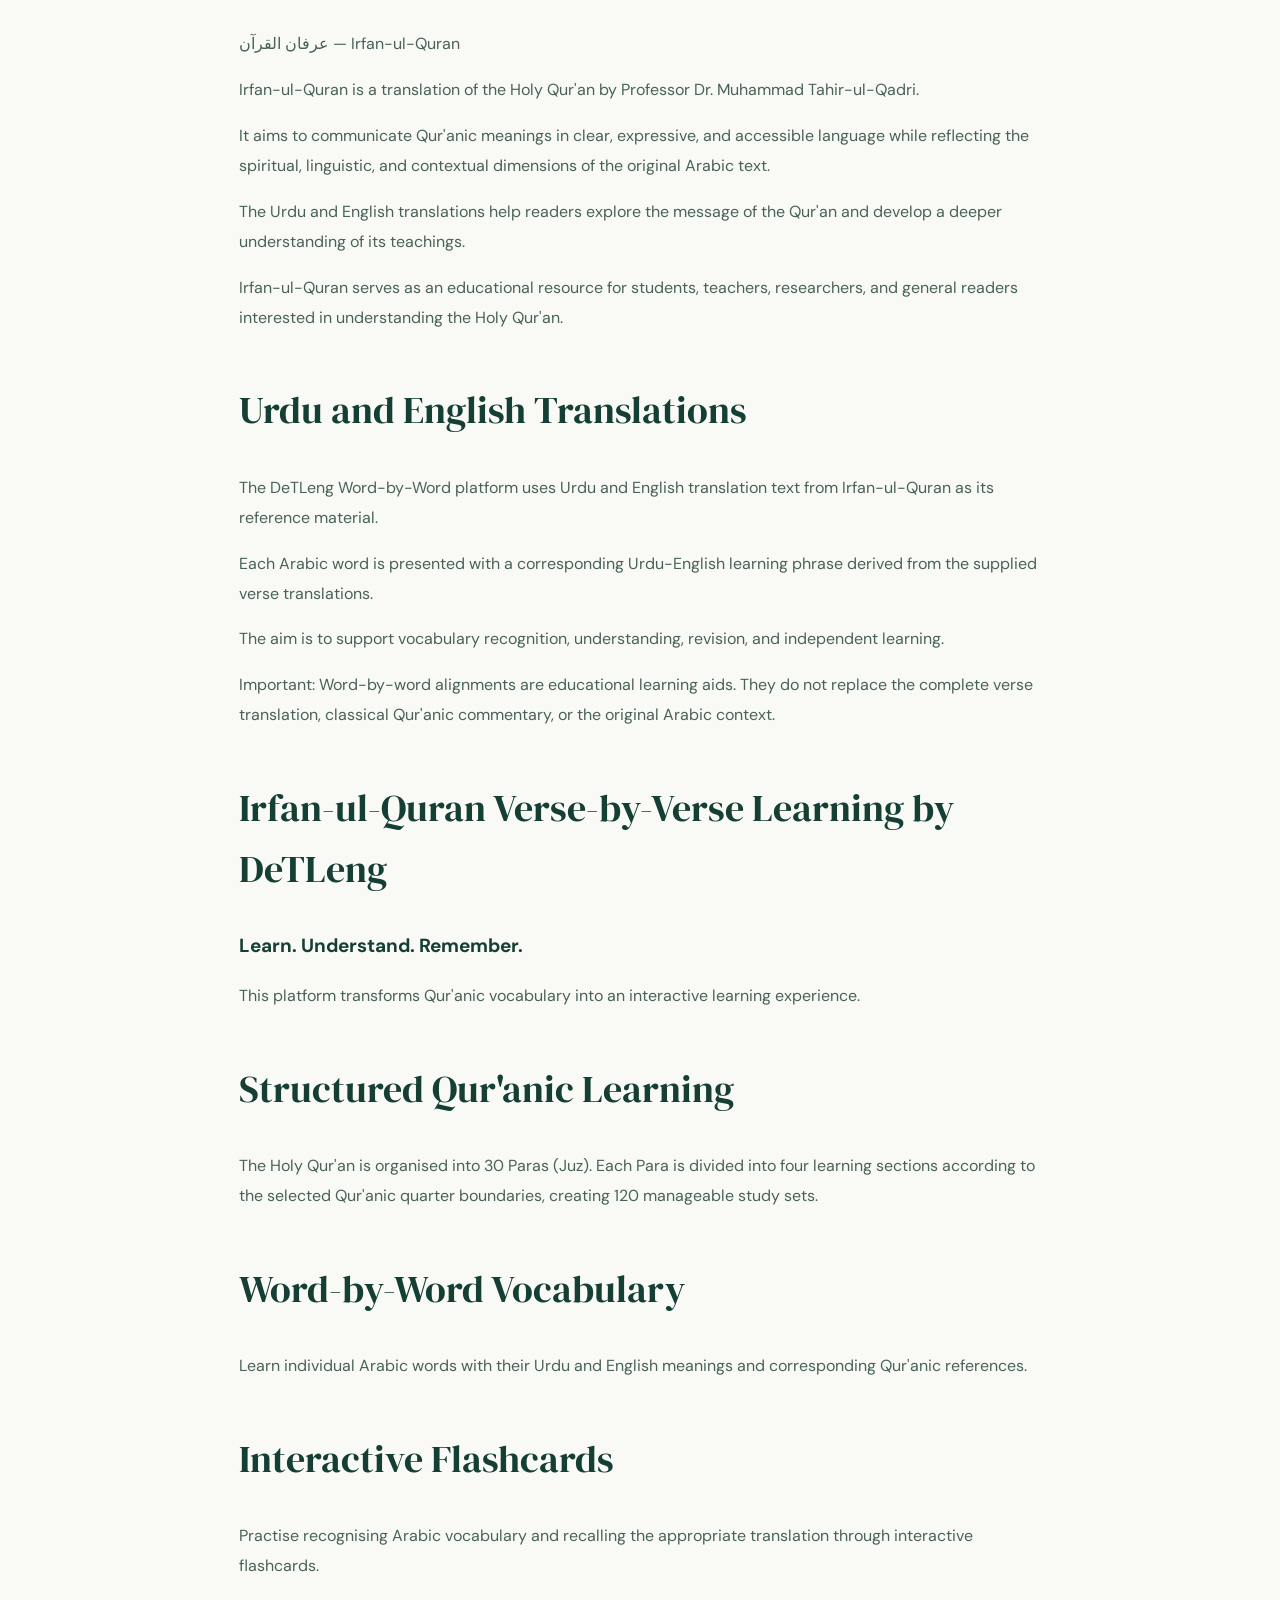
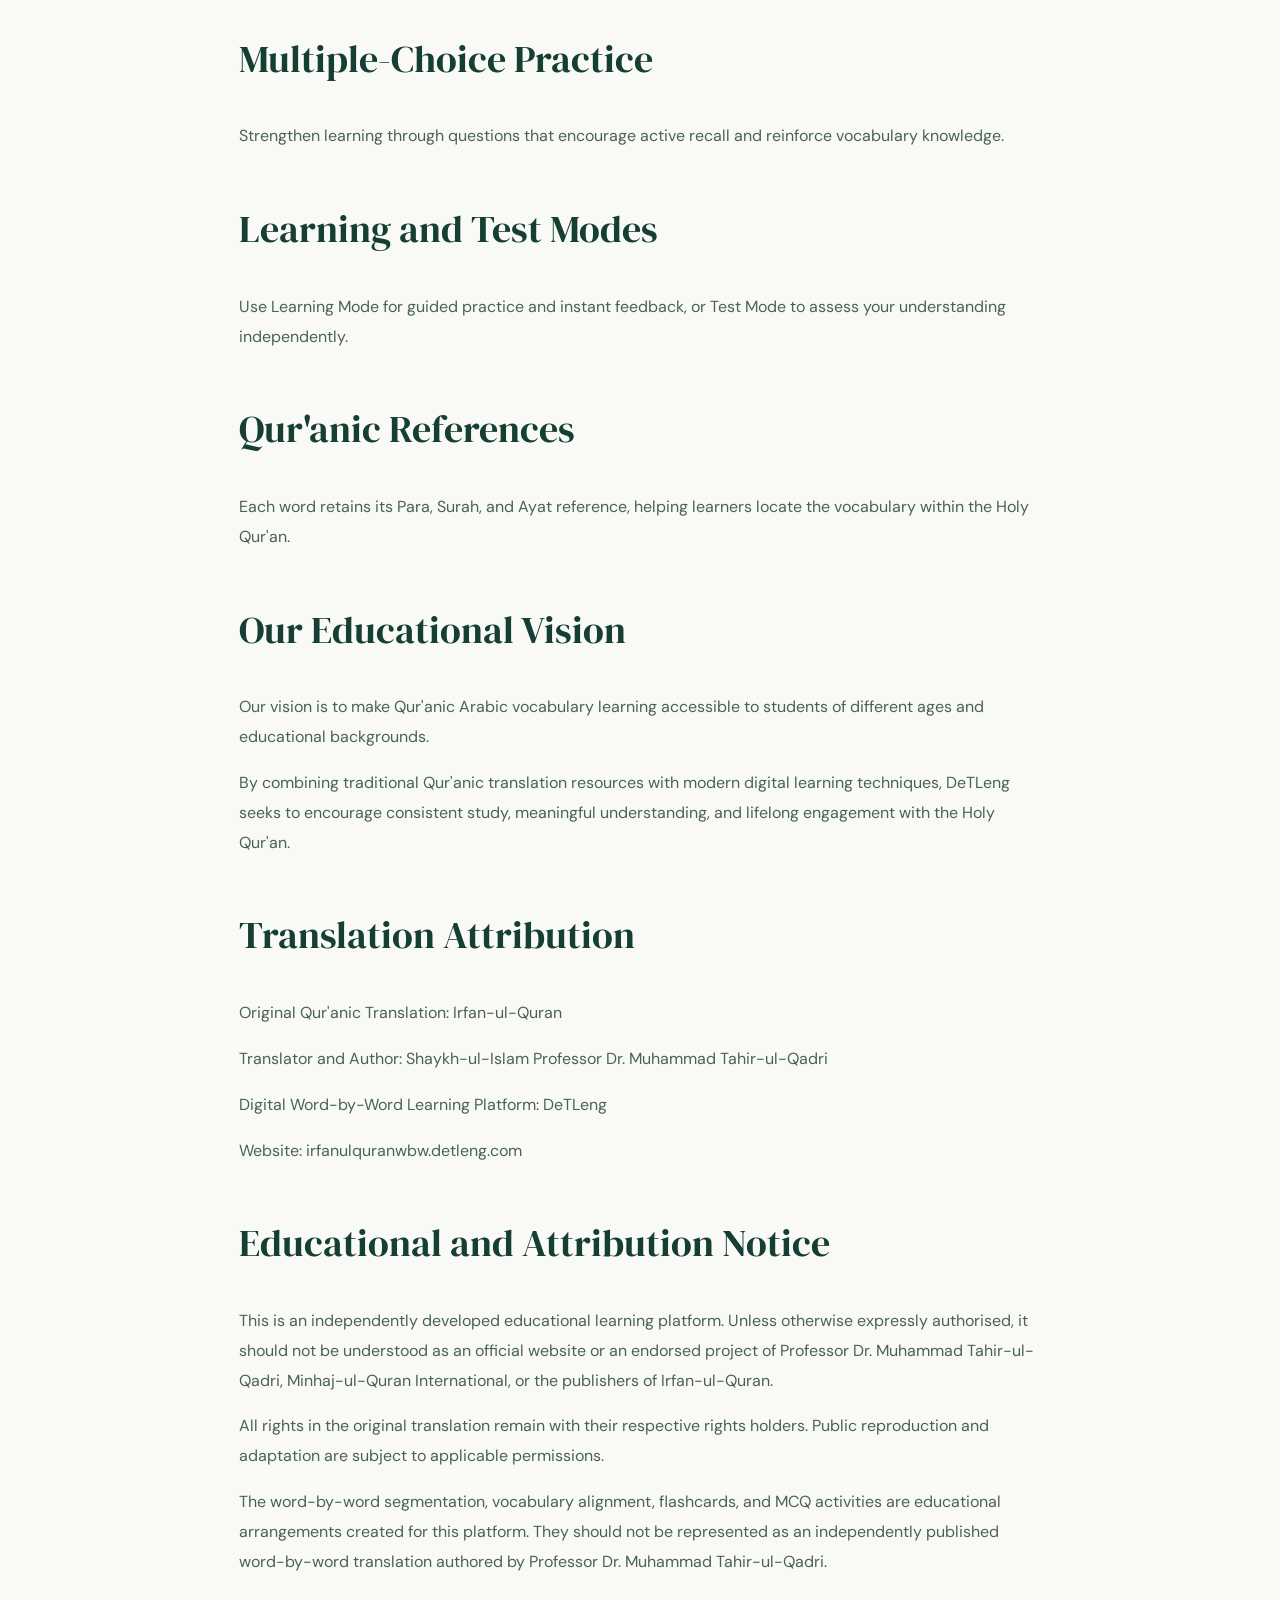
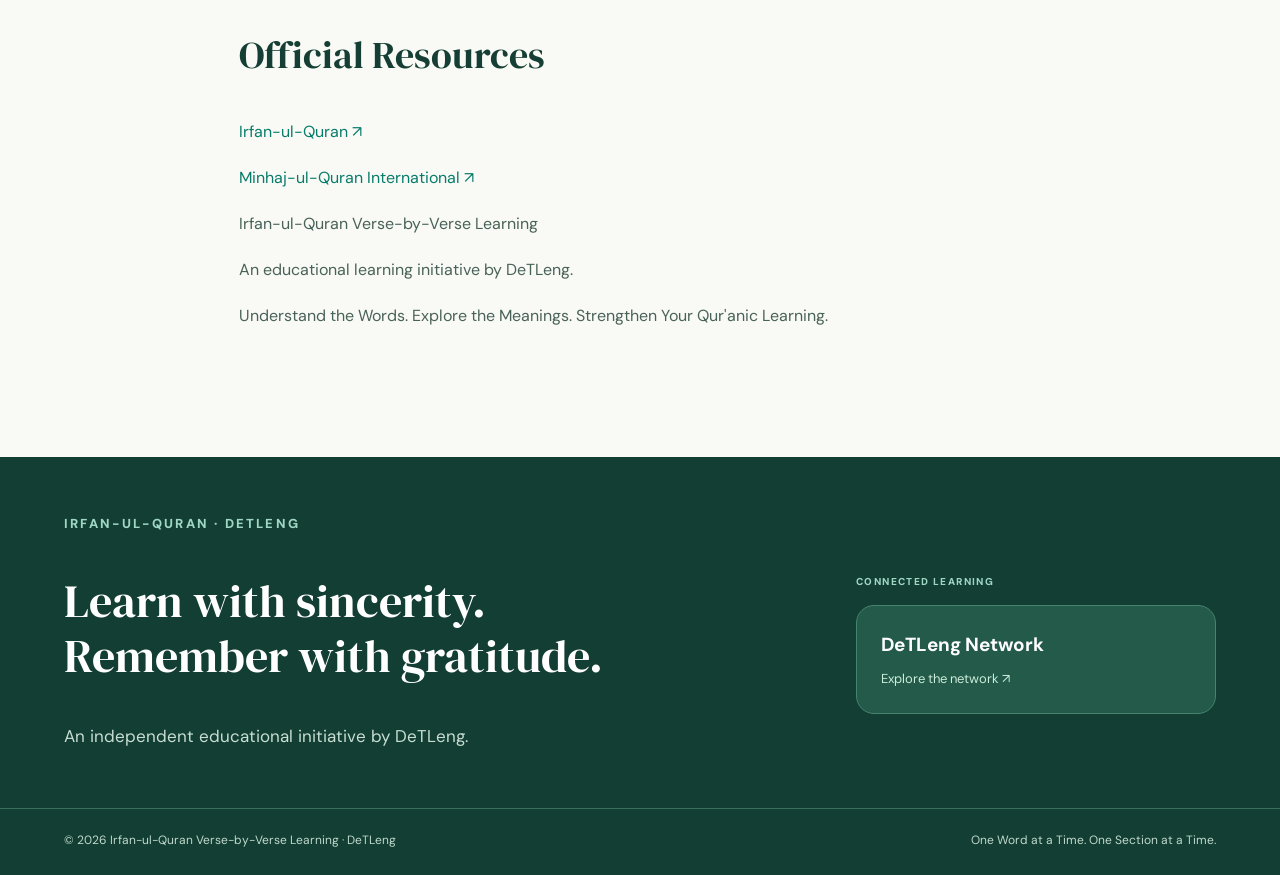
==== commit 43a260f6: "Launch Verse-by-Verse Learning with three translations and improved UI" ====
--- a/about.html
+++ b/about.html
@@ -1 +1 @@
-<!doctype html><html lang="en"><head><meta charset="utf-8"><meta name="viewport" content="width=device-width, initial-scale=1"><title>About Irfan-ul-Quran | DeTLeng</title><meta name="description" content="About Irfan-ul-Quran Word-by-Word Learning, its translation attribution and educational vision."><link rel="icon" href="assets/favicon.svg"><link rel="stylesheet" href="styles.css"><link rel="stylesheet" href="irfan.css"></head><body id="home"><header class="site-header shell iq-header"><a class="brand" href="index.html#home"><span class="brand-logo">▤<span>✦</span></span><span class="brand-txt"><small>DeTLeng · Word-by-Word Learning</small><strong>Irfan-ul-Quran</strong></span></a><button id="aboutMenuToggle" class="mobile-menu" aria-expanded="false" aria-label="Toggle menu">☰</button><nav id="aboutNav" class="nav iq-nav"><a href="index.html#home">Home</a><a href="index.html#learn">Learn &amp; Practice</a><a href="about.html" aria-current="page">About Irfan-ul-Quran</a><button id="aboutThemeBtn" class="theme-button" type="button" aria-label="Toggle light and dark mode">☾</button></nav></header><main><article class="shell iq-about-page"><p class="eyebrow">ABOUT OUR EDUCATIONAL INITIATIVE</p><h1>About Irfan-ul-Quran</h1><p class="iq-about-subtitle">Understanding the Holy Qur&#x27;an, Word by Word</p><p>Irfan-ul-Quran Word-by-Word Learning is a digital educational initiative by DeTLeng, designed to help learners understand, remember, and practise Qur&#x27;anic Arabic vocabulary through Urdu and English translations.</p><p>This learning platform is based on Irfan-ul-Quran, the Qur&#x27;anic translation work of Shaykh-ul-Islam Professor Dr. Muhammad Tahir-ul-Qadri.</p><p>Through interactive flashcards, multiple-choice questions, and structured learning activities, the platform aims to make Qur&#x27;anic vocabulary learning more accessible, organised, and engaging.</p><h2>About Shaykh-ul-Islam Professor Dr. Muhammad Tahir-ul-Qadri</h2><p>Professor Dr. Muhammad Tahir-ul-Qadri is an internationally recognised Islamic scholar, author, researcher, and educator. He was born on 19 February 1951 in Jhang, Pakistan.</p><p>He pursued both traditional Islamic scholarship and modern academic education. He studied Islamic sciences under distinguished scholars and later completed advanced university studies in Islamic Studies and Law, including a doctorate in Islamic Law.</p><p>He served as a lecturer and professor at the University of the Punjab, where he contributed to Islamic legal education and research.</p><p>Dr. Tahir-ul-Qadri is the founder of Minhaj-ul-Quran International, an organisation devoted to Islamic education, spiritual development, interfaith understanding, peace, and humanitarian welfare.</p><p>His extensive scholarly contributions cover Qur&#x27;anic studies, Hadith, Islamic jurisprudence, spirituality, Seerah, education, and contemporary Islamic thought.</p><p>His publications and lectures have reached audiences across the world, contributing to a greater understanding of Islamic teachings.</p><p>Among his important scholarly works is Irfan-ul-Quran, which makes the meanings and message of the Holy Qur&#x27;an accessible to readers in Urdu and English.</p><h2>About Irfan-ul-Quran</h2><p>عرفان القرآن — Irfan-ul-Quran</p><p>Irfan-ul-Quran is a translation of the Holy Qur&#x27;an by Professor Dr. Muhammad Tahir-ul-Qadri.</p><p>It aims to communicate Qur&#x27;anic meanings in clear, expressive, and accessible language while reflecting the spiritual, linguistic, and contextual dimensions of the original Arabic text.</p><p>The Urdu and English translations help readers explore the message of the Qur&#x27;an and develop a deeper understanding of its teachings.</p><p>Irfan-ul-Quran serves as an educational resource for students, teachers, researchers, and general readers interested in understanding the Holy Qur&#x27;an.</p><h2>Urdu and English Translations</h2><p>The DeTLeng Word-by-Word platform uses Urdu and English translation text from Irfan-ul-Quran as its reference material.</p><p>Each Arabic word is presented with a corresponding Urdu-English learning phrase derived from the supplied verse translations.</p><p>The aim is to support vocabulary recognition, understanding, revision, and independent learning.</p><p>Important: Word-by-word alignments are educational learning aids. They do not replace the complete verse translation, classical Qur&#x27;anic commentary, or the original Arabic context.</p><h2>Irfan-ul-Quran Word-by-Word Learning by DeTLeng</h2><h3>Learn. Understand. Remember.</h3><p>This platform transforms Qur&#x27;anic vocabulary into an interactive learning experience.</p><h2>Structured Qur&#x27;anic Learning</h2><p>The Holy Qur&#x27;an is organised into 30 Paras (Juz). Each Para is divided into four learning sections according to the selected Qur&#x27;anic quarter boundaries, creating 120 manageable study sets.</p><h2>Word-by-Word Vocabulary</h2><p>Learn individual Arabic words with their Urdu and English meanings and corresponding Qur&#x27;anic references.</p><h2>Interactive Flashcards</h2><p>Practise recognising Arabic vocabulary and recalling the appropriate translation through interactive flashcards.</p><h2>Multiple-Choice Practice</h2><p>Strengthen learning through questions that encourage active recall and reinforce vocabulary knowledge.</p><h2>Learning and Test Modes</h2><p>Use Learning Mode for guided practice and instant feedback, or Test Mode to assess your understanding independently.</p><h2>Qur&#x27;anic References</h2><p>Each word retains its Para, Surah, and Ayat reference, helping learners locate the vocabulary within the Holy Qur&#x27;an.</p><h2>Our Educational Vision</h2><p>Our vision is to make Qur&#x27;anic Arabic vocabulary learning accessible to students of different ages and educational backgrounds.</p><p>By combining traditional Qur&#x27;anic translation resources with modern digital learning techniques, DeTLeng seeks to encourage consistent study, meaningful understanding, and lifelong engagement with the Holy Qur&#x27;an.</p><h2>Translation Attribution</h2><p>Original Qur&#x27;anic Translation: Irfan-ul-Quran</p><p>Translator and Author: Shaykh-ul-Islam Professor Dr. Muhammad Tahir-ul-Qadri</p><p>Digital Word-by-Word Learning Platform: DeTLeng</p><p>Website: irfanulquranwbw.detleng.com</p><h2>Educational and Attribution Notice</h2><p>This is an independently developed educational learning platform. Unless otherwise expressly authorised, it should not be understood as an official website or an endorsed project of Professor Dr. Muhammad Tahir-ul-Qadri, Minhaj-ul-Quran International, or the publishers of Irfan-ul-Quran.</p><p>All rights in the original translation remain with their respective rights holders. Public reproduction and adaptation are subject to applicable permissions.</p><p>The word-by-word segmentation, vocabulary alignment, flashcards, and MCQ activities are educational arrangements created for this platform. They should not be represented as an independently published word-by-word translation authored by Professor Dr. Muhammad Tahir-ul-Qadri.</p><h2>Official Resources</h2><p><a href="https://irfan-ul-quran.com/" target="_blank" rel="noopener noreferrer">Irfan-ul-Quran ↗</a></p><p><a href="https://www.minhaj.org/" target="_blank" rel="noopener noreferrer">Minhaj-ul-Quran International ↗</a></p><p>Irfan-ul-Quran Word-by-Word Learning</p><p>An educational learning initiative by DeTLeng.</p><p>Understand the Words. Explore the Meanings. Strengthen Your Qur&#x27;anic Learning.</p></article></main><footer class="iq-footer"><div class="shell iq-footer-inner"><div><p class="eyebrow">IRFAN-UL-QURAN · DETLENG</p><h2>Learn with sincerity.<br>Remember with gratitude.</h2><p>An independent educational initiative by DeTLeng.</p></div><div class="iq-network"><span>CONNECTED LEARNING</span><a href="https://network.detleng.com/" target="_blank" rel="noopener noreferrer"><strong>DeTLeng Network</strong><span>Explore the network ↗</span></a></div></div><div class="shell iq-footer-bottom"><span>© 2026 Irfan-ul-Quran Word-by-Word Learning · DeTLeng</span><span>One Word at a Time. One Section at a Time.</span></div></footer><script>document.getElementById('aboutMenuToggle').addEventListener('click',()=>{const n=document.getElementById('aboutNav');n.classList.toggle('open');document.getElementById('aboutMenuToggle').setAttribute('aria-expanded',String(n.classList.contains('open')))});document.getElementById('aboutThemeBtn').addEventListener('click',()=>{document.body.classList.toggle('dark');document.getElementById('aboutThemeBtn').textContent=document.body.classList.contains('dark')?'☀':'☾'});</script></body></html>+<!doctype html><html lang="en"><head><meta charset="utf-8"><meta name="viewport" content="width=device-width, initial-scale=1"><title>About Irfan-ul-Quran | DeTLeng</title><meta name="description" content="About Irfan-ul-Quran Verse-by-Verse Learning, its translation attribution and educational vision."><link rel="icon" href="assets/favicon.svg"><link rel="stylesheet" href="styles.css"><link rel="stylesheet" href="irfan.css"></head><body id="home"><header class="site-header shell iq-header"><a class="brand" href="index.html#home"><span class="brand-logo">▤<span>✦</span></span><span class="brand-txt"><small>DeTLeng · Word-by-Word Learning</small><strong>Irfan-ul-Quran</strong></span></a><button id="aboutMenuToggle" class="mobile-menu" aria-expanded="false" aria-label="Toggle menu">☰</button><nav id="aboutNav" class="nav iq-nav"><a href="index.html#home">Home</a><a href="index.html#learn">Learn &amp; Practice</a><a href="about.html" aria-current="page">About Irfan-ul-Quran</a><button id="aboutThemeBtn" class="theme-button" type="button" aria-label="Toggle light and dark mode">☾</button></nav></header><main><article class="shell iq-about-page"><p class="eyebrow">ABOUT OUR EDUCATIONAL INITIATIVE</p><h1>About Irfan-ul-Quran</h1><p class="iq-about-subtitle">Understanding the Holy Qur&#x27;an, Word by Word</p><p>Irfan-ul-Quran Verse-by-Verse Learning is a digital educational initiative by DeTLeng, designed to help learners understand, remember, and practise Qur&#x27;anic Arabic vocabulary through Urdu and English translations.</p><p>This learning platform is based on Irfan-ul-Quran, the Qur&#x27;anic translation work of Shaykh-ul-Islam Professor Dr. Muhammad Tahir-ul-Qadri.</p><p>Through interactive flashcards, multiple-choice questions, and structured learning activities, the platform aims to make Qur&#x27;anic vocabulary learning more accessible, organised, and engaging.</p><h2>About Shaykh-ul-Islam Professor Dr. Muhammad Tahir-ul-Qadri</h2><p>Professor Dr. Muhammad Tahir-ul-Qadri is an internationally recognised Islamic scholar, author, researcher, and educator. He was born on 19 February 1951 in Jhang, Pakistan.</p><p>He pursued both traditional Islamic scholarship and modern academic education. He studied Islamic sciences under distinguished scholars and later completed advanced university studies in Islamic Studies and Law, including a doctorate in Islamic Law.</p><p>He served as a lecturer and professor at the University of the Punjab, where he contributed to Islamic legal education and research.</p><p>Dr. Tahir-ul-Qadri is the founder of Minhaj-ul-Quran International, an organisation devoted to Islamic education, spiritual development, interfaith understanding, peace, and humanitarian welfare.</p><p>His extensive scholarly contributions cover Qur&#x27;anic studies, Hadith, Islamic jurisprudence, spirituality, Seerah, education, and contemporary Islamic thought.</p><p>His publications and lectures have reached audiences across the world, contributing to a greater understanding of Islamic teachings.</p><p>Among his important scholarly works is Irfan-ul-Quran, which makes the meanings and message of the Holy Qur&#x27;an accessible to readers in Urdu and English.</p><h2>About Irfan-ul-Quran</h2><p>عرفان القرآن — Irfan-ul-Quran</p><p>Irfan-ul-Quran is a translation of the Holy Qur&#x27;an by Professor Dr. Muhammad Tahir-ul-Qadri.</p><p>It aims to communicate Qur&#x27;anic meanings in clear, expressive, and accessible language while reflecting the spiritual, linguistic, and contextual dimensions of the original Arabic text.</p><p>The Urdu and English translations help readers explore the message of the Qur&#x27;an and develop a deeper understanding of its teachings.</p><p>Irfan-ul-Quran serves as an educational resource for students, teachers, researchers, and general readers interested in understanding the Holy Qur&#x27;an.</p><h2>Urdu and English Translations</h2><p>The DeTLeng Word-by-Word platform uses Urdu and English translation text from Irfan-ul-Quran as its reference material.</p><p>Each Arabic word is presented with a corresponding Urdu-English learning phrase derived from the supplied verse translations.</p><p>The aim is to support vocabulary recognition, understanding, revision, and independent learning.</p><p>Important: Word-by-word alignments are educational learning aids. They do not replace the complete verse translation, classical Qur&#x27;anic commentary, or the original Arabic context.</p><h2>Irfan-ul-Quran Verse-by-Verse Learning by DeTLeng</h2><h3>Learn. Understand. Remember.</h3><p>This platform transforms Qur&#x27;anic vocabulary into an interactive learning experience.</p><h2>Structured Qur&#x27;anic Learning</h2><p>The Holy Qur&#x27;an is organised into 30 Paras (Juz). Each Para is divided into four learning sections according to the selected Qur&#x27;anic quarter boundaries, creating 120 manageable study sets.</p><h2>Word-by-Word Vocabulary</h2><p>Learn individual Arabic words with their Urdu and English meanings and corresponding Qur&#x27;anic references.</p><h2>Interactive Flashcards</h2><p>Practise recognising Arabic vocabulary and recalling the appropriate translation through interactive flashcards.</p><h2>Multiple-Choice Practice</h2><p>Strengthen learning through questions that encourage active recall and reinforce vocabulary knowledge.</p><h2>Learning and Test Modes</h2><p>Use Learning Mode for guided practice and instant feedback, or Test Mode to assess your understanding independently.</p><h2>Qur&#x27;anic References</h2><p>Each word retains its Para, Surah, and Ayat reference, helping learners locate the vocabulary within the Holy Qur&#x27;an.</p><h2>Our Educational Vision</h2><p>Our vision is to make Qur&#x27;anic Arabic vocabulary learning accessible to students of different ages and educational backgrounds.</p><p>By combining traditional Qur&#x27;anic translation resources with modern digital learning techniques, DeTLeng seeks to encourage consistent study, meaningful understanding, and lifelong engagement with the Holy Qur&#x27;an.</p><h2>Translation Attribution</h2><p>Original Qur&#x27;anic Translation: Irfan-ul-Quran</p><p>Translator and Author: Shaykh-ul-Islam Professor Dr. Muhammad Tahir-ul-Qadri</p><p>Digital Word-by-Word Learning Platform: DeTLeng</p><p>Website: irfanulquranwbw.detleng.com</p><h2>Educational and Attribution Notice</h2><p>This is an independently developed educational learning platform. Unless otherwise expressly authorised, it should not be understood as an official website or an endorsed project of Professor Dr. Muhammad Tahir-ul-Qadri, Minhaj-ul-Quran International, or the publishers of Irfan-ul-Quran.</p><p>All rights in the original translation remain with their respective rights holders. Public reproduction and adaptation are subject to applicable permissions.</p><p>The word-by-word segmentation, vocabulary alignment, flashcards, and MCQ activities are educational arrangements created for this platform. They should not be represented as an independently published word-by-word translation authored by Professor Dr. Muhammad Tahir-ul-Qadri.</p><h2>Official Resources</h2><p><a href="https://irfan-ul-quran.com/" target="_blank" rel="noopener noreferrer">Irfan-ul-Quran ↗</a></p><p><a href="https://www.minhaj.org/" target="_blank" rel="noopener noreferrer">Minhaj-ul-Quran International ↗</a></p><p>Irfan-ul-Quran Verse-by-Verse Learning</p><p>An educational learning initiative by DeTLeng.</p><p>Understand the Words. Explore the Meanings. Strengthen Your Qur&#x27;anic Learning.</p></article></main><footer class="iq-footer"><div class="shell iq-footer-inner"><div><p class="eyebrow">IRFAN-UL-QURAN · DETLENG</p><h2>Learn with sincerity.<br>Remember with gratitude.</h2><p>An independent educational initiative by DeTLeng.</p></div><div class="iq-network"><span>CONNECTED LEARNING</span><a href="https://network.detleng.com/" target="_blank" rel="noopener noreferrer"><strong>DeTLeng Network</strong><span>Explore the network ↗</span></a></div></div><div class="shell iq-footer-bottom"><span>© 2026 Irfan-ul-Quran Verse-by-Verse Learning · DeTLeng</span><span>One Word at a Time. One Section at a Time.</span></div></footer><script>document.getElementById('aboutMenuToggle').addEventListener('click',()=>{const n=document.getElementById('aboutNav');n.classList.toggle('open');document.getElementById('aboutMenuToggle').setAttribute('aria-expanded',String(n.classList.contains('open')))});document.getElementById('aboutThemeBtn').addEventListener('click',()=>{document.body.classList.toggle('dark');document.getElementById('aboutThemeBtn').textContent=document.body.classList.contains('dark')?'☀':'☾'});</script></body></html>
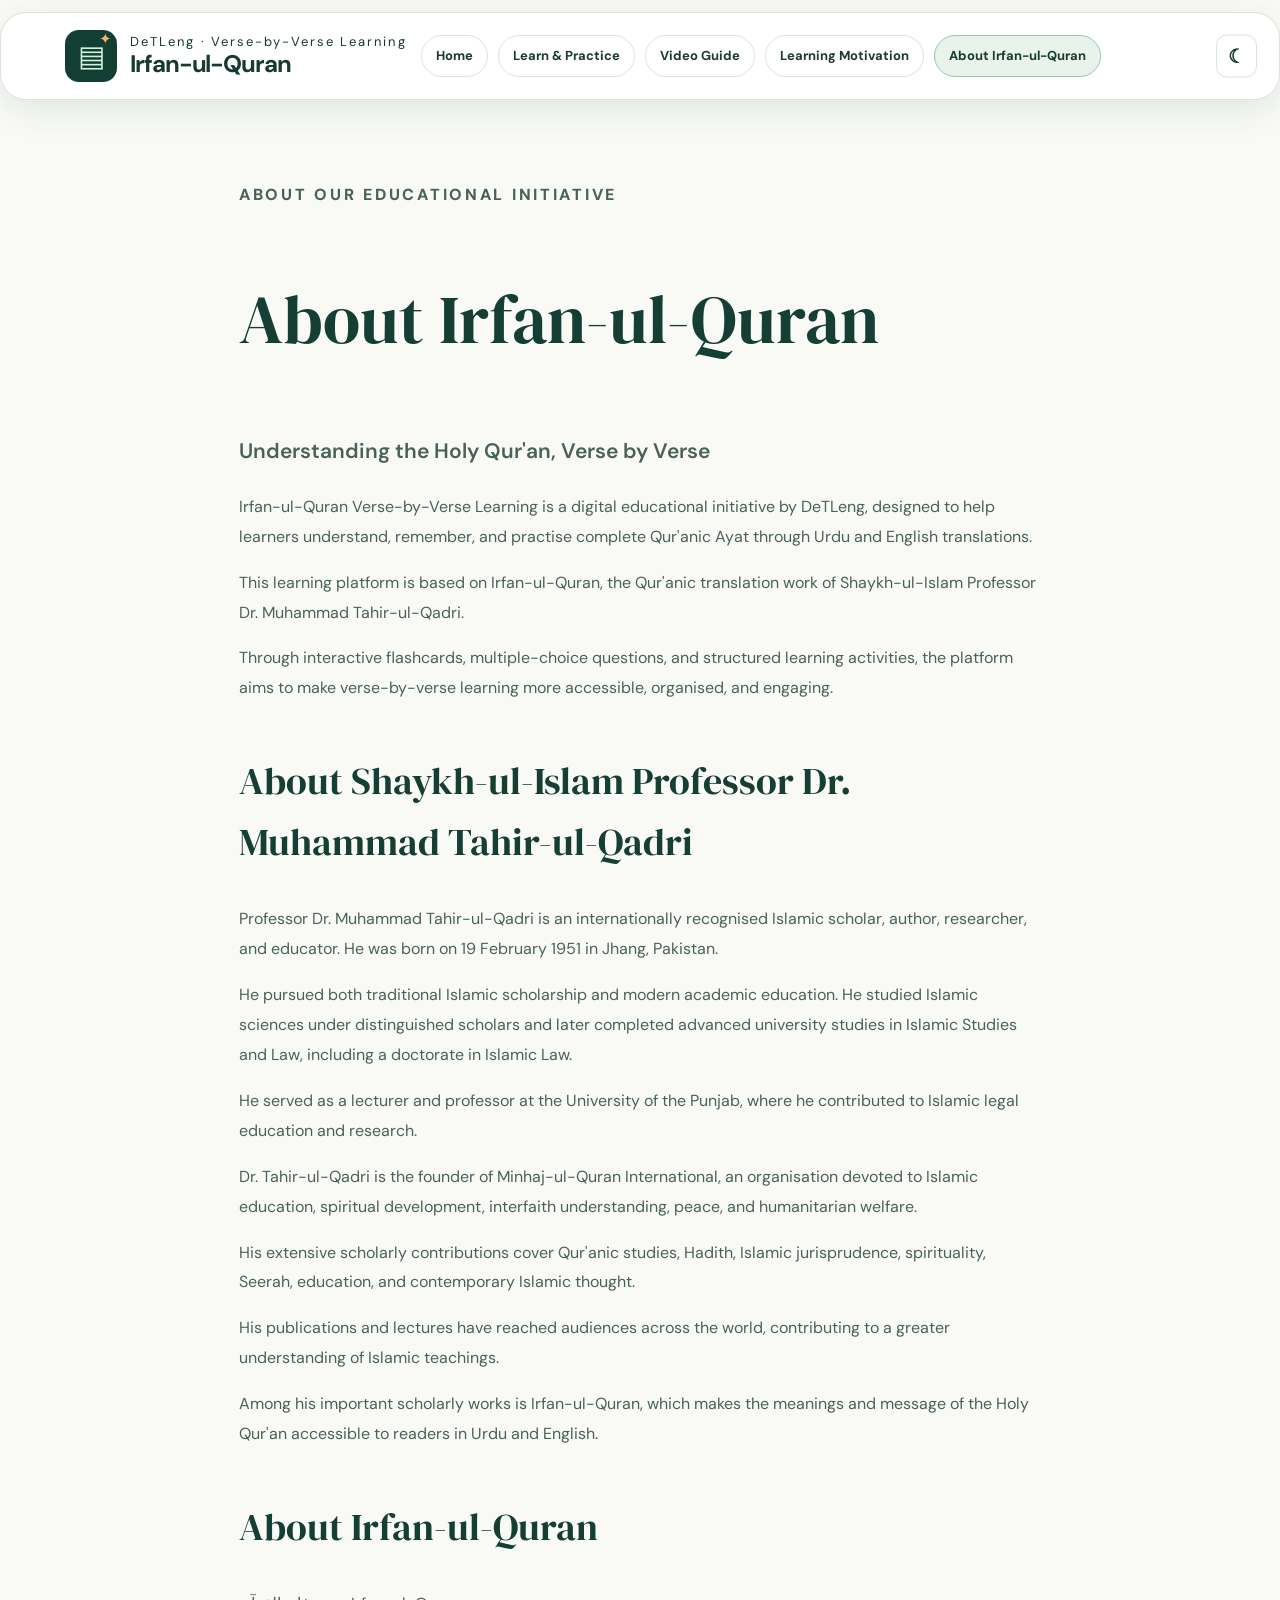
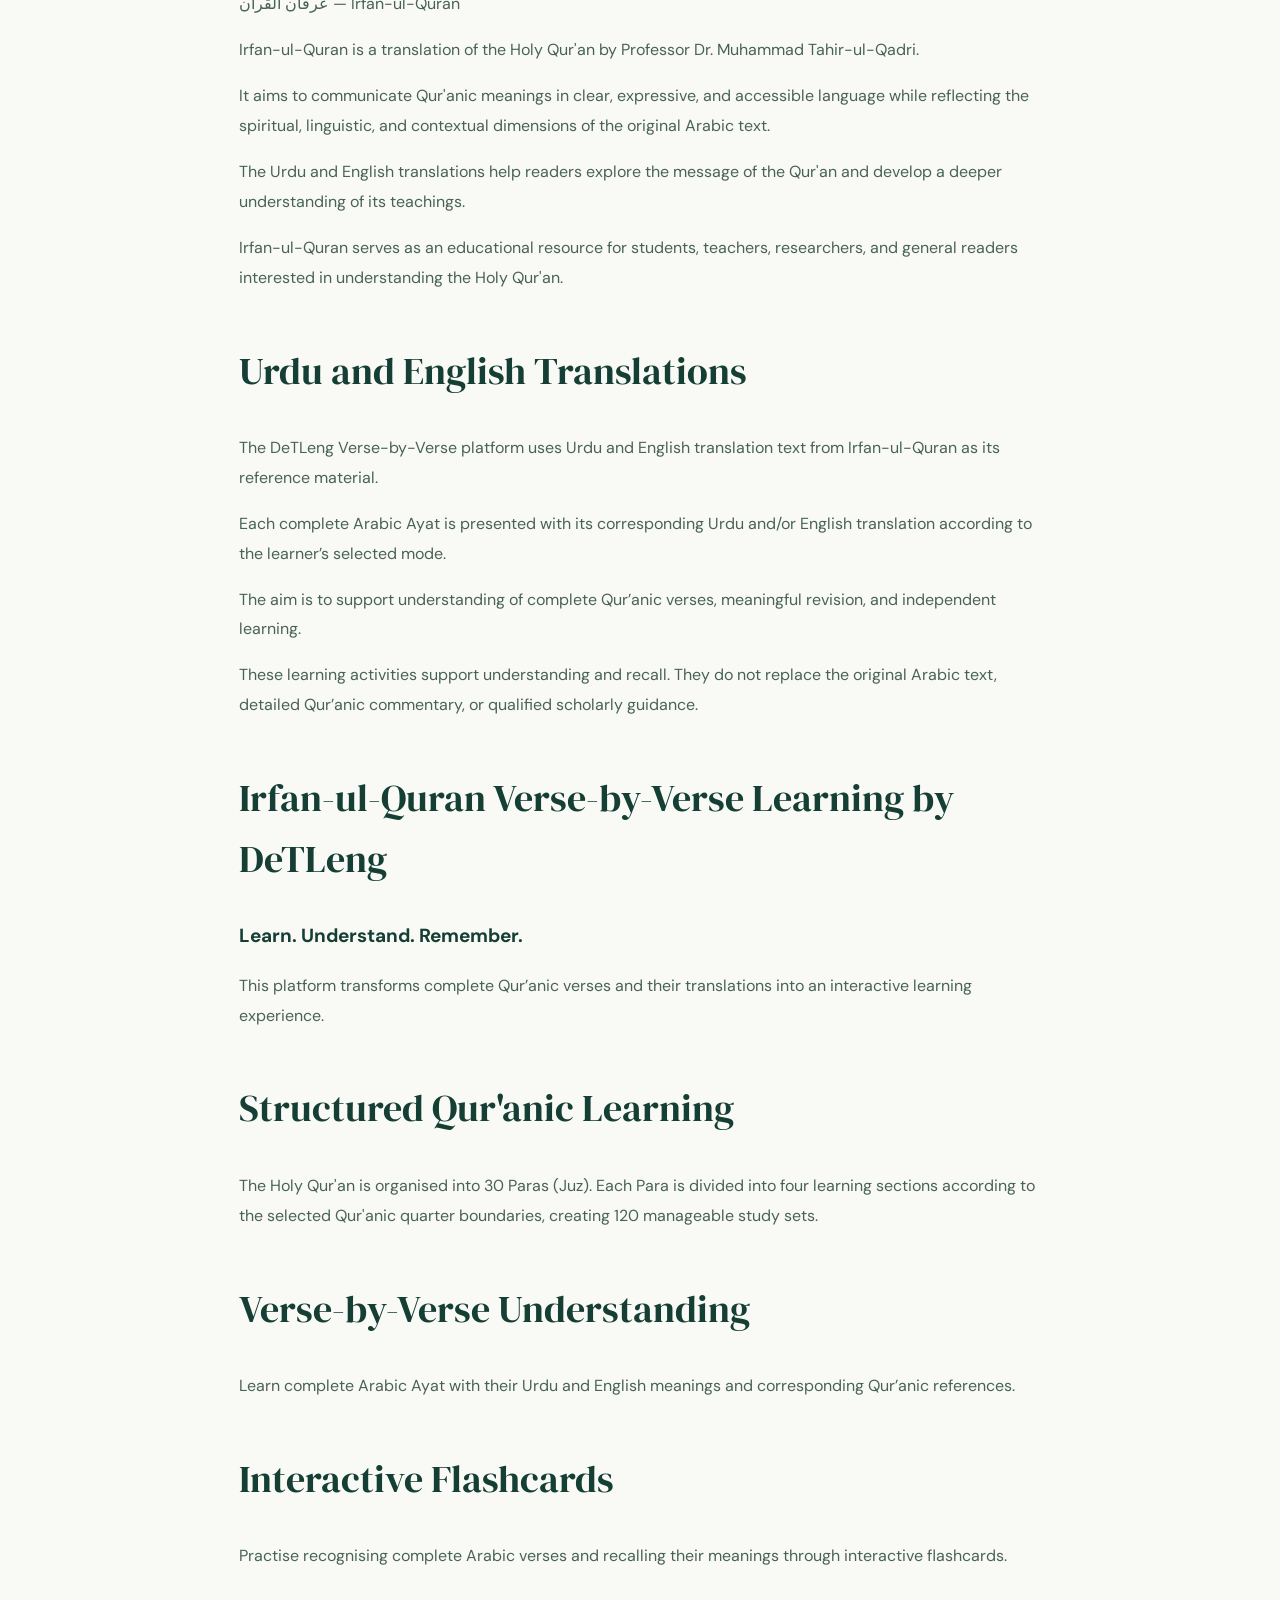
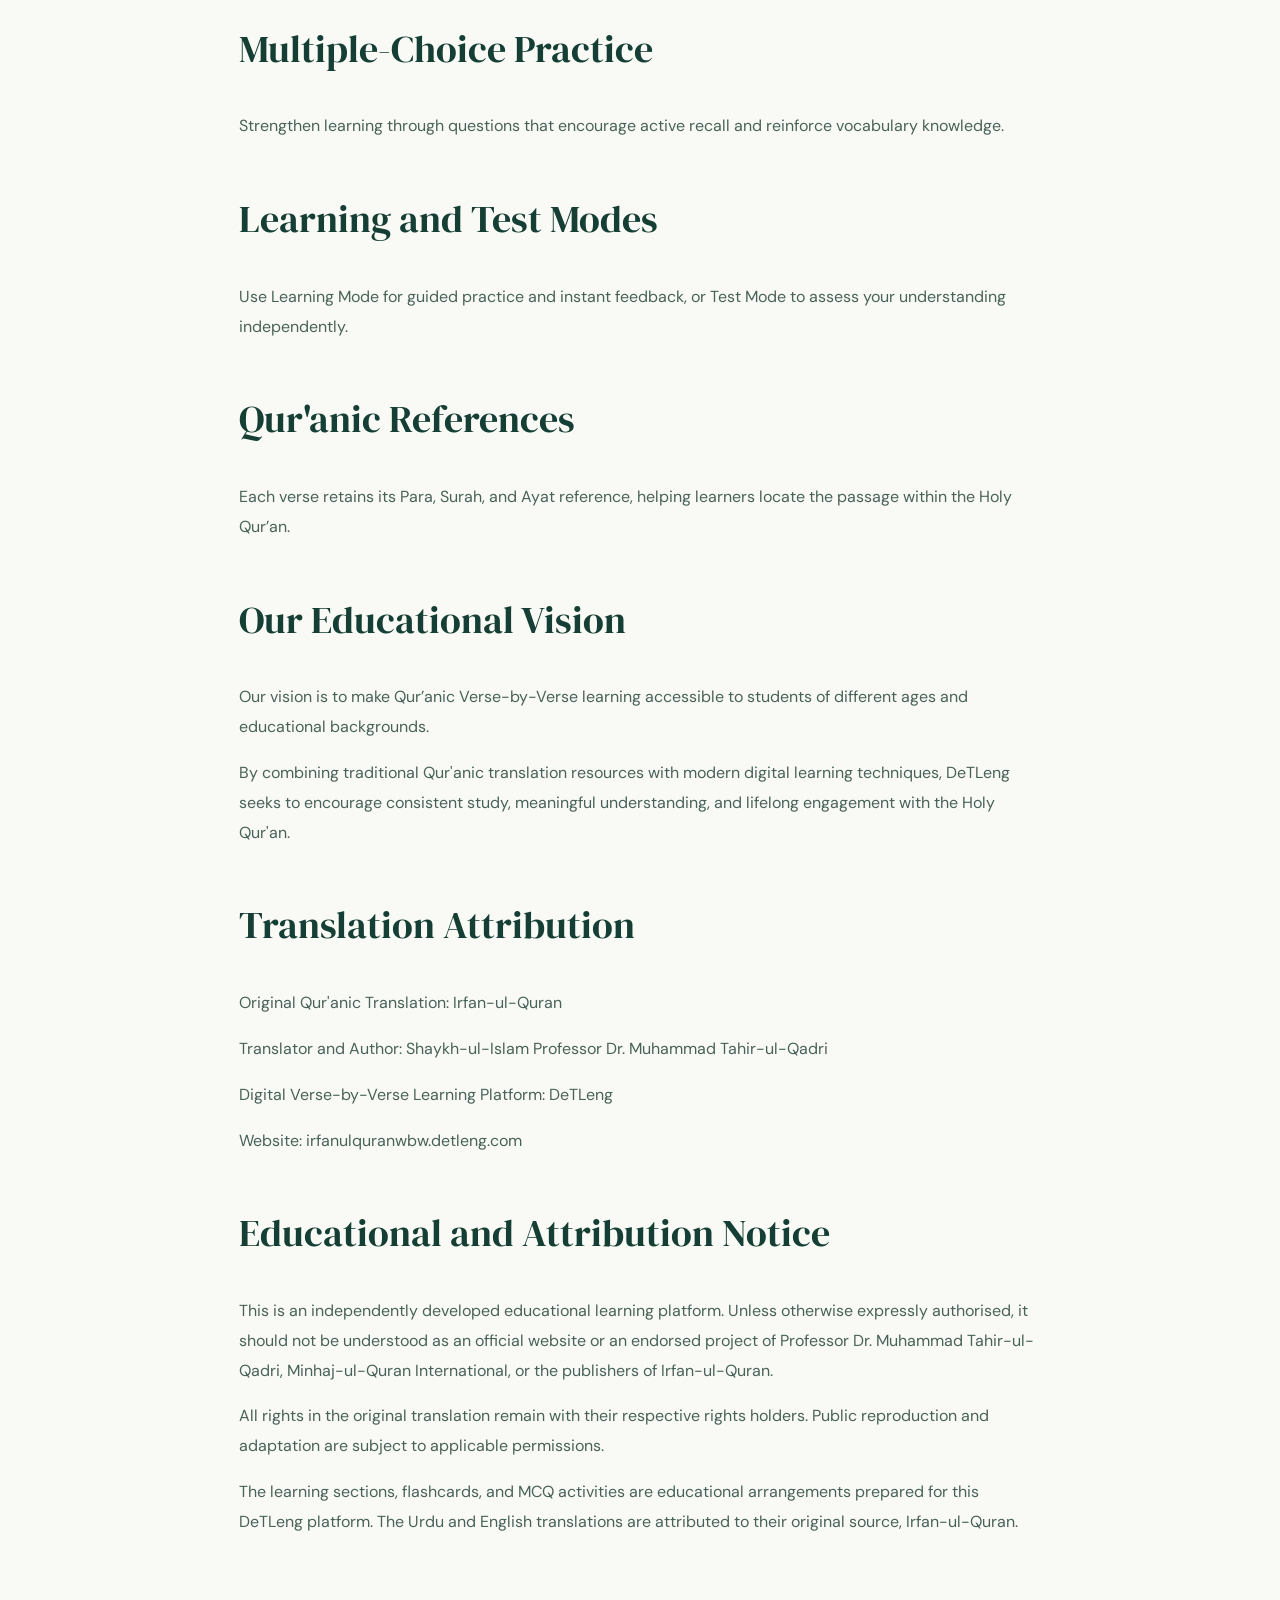
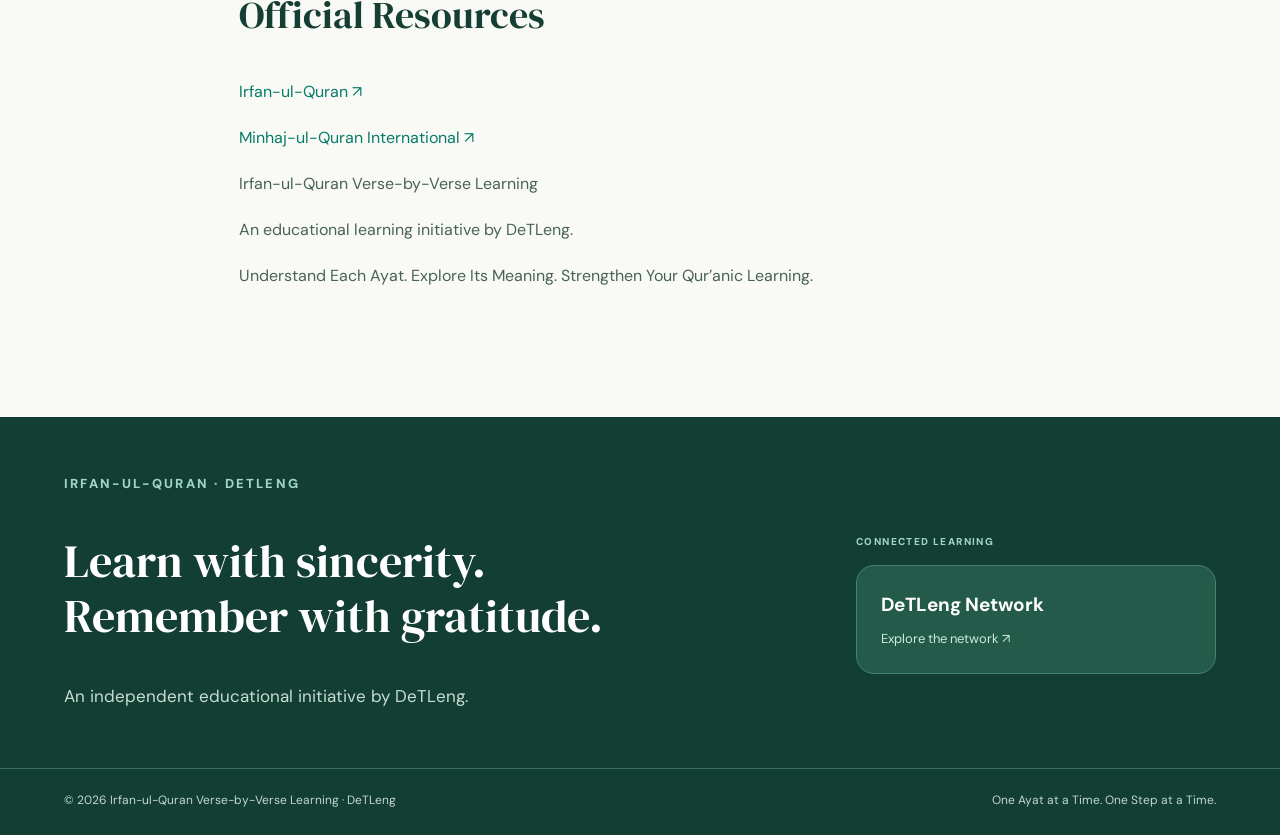
==== commit d59480b6: "Improve Irfan-ul-Quran reading experience and UI UX" ====
--- a/about.html
+++ b/about.html
@@ -1 +1,3 @@
-<!doctype html><html lang="en"><head><meta charset="utf-8"><meta name="viewport" content="width=device-width, initial-scale=1"><title>About Irfan-ul-Quran | DeTLeng</title><meta name="description" content="About Irfan-ul-Quran Verse-by-Verse Learning, its translation attribution and educational vision."><link rel="icon" href="assets/favicon.svg"><link rel="stylesheet" href="styles.css"><link rel="stylesheet" href="irfan.css"></head><body id="home"><header class="site-header shell iq-header"><a class="brand" href="index.html#home"><span class="brand-logo">▤<span>✦</span></span><span class="brand-txt"><small>DeTLeng · Word-by-Word Learning</small><strong>Irfan-ul-Quran</strong></span></a><button id="aboutMenuToggle" class="mobile-menu" aria-expanded="false" aria-label="Toggle menu">☰</button><nav id="aboutNav" class="nav iq-nav"><a href="index.html#home">Home</a><a href="index.html#learn">Learn &amp; Practice</a><a href="about.html" aria-current="page">About Irfan-ul-Quran</a><button id="aboutThemeBtn" class="theme-button" type="button" aria-label="Toggle light and dark mode">☾</button></nav></header><main><article class="shell iq-about-page"><p class="eyebrow">ABOUT OUR EDUCATIONAL INITIATIVE</p><h1>About Irfan-ul-Quran</h1><p class="iq-about-subtitle">Understanding the Holy Qur&#x27;an, Word by Word</p><p>Irfan-ul-Quran Verse-by-Verse Learning is a digital educational initiative by DeTLeng, designed to help learners understand, remember, and practise Qur&#x27;anic Arabic vocabulary through Urdu and English translations.</p><p>This learning platform is based on Irfan-ul-Quran, the Qur&#x27;anic translation work of Shaykh-ul-Islam Professor Dr. Muhammad Tahir-ul-Qadri.</p><p>Through interactive flashcards, multiple-choice questions, and structured learning activities, the platform aims to make Qur&#x27;anic vocabulary learning more accessible, organised, and engaging.</p><h2>About Shaykh-ul-Islam Professor Dr. Muhammad Tahir-ul-Qadri</h2><p>Professor Dr. Muhammad Tahir-ul-Qadri is an internationally recognised Islamic scholar, author, researcher, and educator. He was born on 19 February 1951 in Jhang, Pakistan.</p><p>He pursued both traditional Islamic scholarship and modern academic education. He studied Islamic sciences under distinguished scholars and later completed advanced university studies in Islamic Studies and Law, including a doctorate in Islamic Law.</p><p>He served as a lecturer and professor at the University of the Punjab, where he contributed to Islamic legal education and research.</p><p>Dr. Tahir-ul-Qadri is the founder of Minhaj-ul-Quran International, an organisation devoted to Islamic education, spiritual development, interfaith understanding, peace, and humanitarian welfare.</p><p>His extensive scholarly contributions cover Qur&#x27;anic studies, Hadith, Islamic jurisprudence, spirituality, Seerah, education, and contemporary Islamic thought.</p><p>His publications and lectures have reached audiences across the world, contributing to a greater understanding of Islamic teachings.</p><p>Among his important scholarly works is Irfan-ul-Quran, which makes the meanings and message of the Holy Qur&#x27;an accessible to readers in Urdu and English.</p><h2>About Irfan-ul-Quran</h2><p>عرفان القرآن — Irfan-ul-Quran</p><p>Irfan-ul-Quran is a translation of the Holy Qur&#x27;an by Professor Dr. Muhammad Tahir-ul-Qadri.</p><p>It aims to communicate Qur&#x27;anic meanings in clear, expressive, and accessible language while reflecting the spiritual, linguistic, and contextual dimensions of the original Arabic text.</p><p>The Urdu and English translations help readers explore the message of the Qur&#x27;an and develop a deeper understanding of its teachings.</p><p>Irfan-ul-Quran serves as an educational resource for students, teachers, researchers, and general readers interested in understanding the Holy Qur&#x27;an.</p><h2>Urdu and English Translations</h2><p>The DeTLeng Word-by-Word platform uses Urdu and English translation text from Irfan-ul-Quran as its reference material.</p><p>Each Arabic word is presented with a corresponding Urdu-English learning phrase derived from the supplied verse translations.</p><p>The aim is to support vocabulary recognition, understanding, revision, and independent learning.</p><p>Important: Word-by-word alignments are educational learning aids. They do not replace the complete verse translation, classical Qur&#x27;anic commentary, or the original Arabic context.</p><h2>Irfan-ul-Quran Verse-by-Verse Learning by DeTLeng</h2><h3>Learn. Understand. Remember.</h3><p>This platform transforms Qur&#x27;anic vocabulary into an interactive learning experience.</p><h2>Structured Qur&#x27;anic Learning</h2><p>The Holy Qur&#x27;an is organised into 30 Paras (Juz). Each Para is divided into four learning sections according to the selected Qur&#x27;anic quarter boundaries, creating 120 manageable study sets.</p><h2>Word-by-Word Vocabulary</h2><p>Learn individual Arabic words with their Urdu and English meanings and corresponding Qur&#x27;anic references.</p><h2>Interactive Flashcards</h2><p>Practise recognising Arabic vocabulary and recalling the appropriate translation through interactive flashcards.</p><h2>Multiple-Choice Practice</h2><p>Strengthen learning through questions that encourage active recall and reinforce vocabulary knowledge.</p><h2>Learning and Test Modes</h2><p>Use Learning Mode for guided practice and instant feedback, or Test Mode to assess your understanding independently.</p><h2>Qur&#x27;anic References</h2><p>Each word retains its Para, Surah, and Ayat reference, helping learners locate the vocabulary within the Holy Qur&#x27;an.</p><h2>Our Educational Vision</h2><p>Our vision is to make Qur&#x27;anic Arabic vocabulary learning accessible to students of different ages and educational backgrounds.</p><p>By combining traditional Qur&#x27;anic translation resources with modern digital learning techniques, DeTLeng seeks to encourage consistent study, meaningful understanding, and lifelong engagement with the Holy Qur&#x27;an.</p><h2>Translation Attribution</h2><p>Original Qur&#x27;anic Translation: Irfan-ul-Quran</p><p>Translator and Author: Shaykh-ul-Islam Professor Dr. Muhammad Tahir-ul-Qadri</p><p>Digital Word-by-Word Learning Platform: DeTLeng</p><p>Website: irfanulquranwbw.detleng.com</p><h2>Educational and Attribution Notice</h2><p>This is an independently developed educational learning platform. Unless otherwise expressly authorised, it should not be understood as an official website or an endorsed project of Professor Dr. Muhammad Tahir-ul-Qadri, Minhaj-ul-Quran International, or the publishers of Irfan-ul-Quran.</p><p>All rights in the original translation remain with their respective rights holders. Public reproduction and adaptation are subject to applicable permissions.</p><p>The word-by-word segmentation, vocabulary alignment, flashcards, and MCQ activities are educational arrangements created for this platform. They should not be represented as an independently published word-by-word translation authored by Professor Dr. Muhammad Tahir-ul-Qadri.</p><h2>Official Resources</h2><p><a href="https://irfan-ul-quran.com/" target="_blank" rel="noopener noreferrer">Irfan-ul-Quran ↗</a></p><p><a href="https://www.minhaj.org/" target="_blank" rel="noopener noreferrer">Minhaj-ul-Quran International ↗</a></p><p>Irfan-ul-Quran Verse-by-Verse Learning</p><p>An educational learning initiative by DeTLeng.</p><p>Understand the Words. Explore the Meanings. Strengthen Your Qur&#x27;anic Learning.</p></article></main><footer class="iq-footer"><div class="shell iq-footer-inner"><div><p class="eyebrow">IRFAN-UL-QURAN · DETLENG</p><h2>Learn with sincerity.<br>Remember with gratitude.</h2><p>An independent educational initiative by DeTLeng.</p></div><div class="iq-network"><span>CONNECTED LEARNING</span><a href="https://network.detleng.com/" target="_blank" rel="noopener noreferrer"><strong>DeTLeng Network</strong><span>Explore the network ↗</span></a></div></div><div class="shell iq-footer-bottom"><span>© 2026 Irfan-ul-Quran Verse-by-Verse Learning · DeTLeng</span><span>One Word at a Time. One Section at a Time.</span></div></footer><script>document.getElementById('aboutMenuToggle').addEventListener('click',()=>{const n=document.getElementById('aboutNav');n.classList.toggle('open');document.getElementById('aboutMenuToggle').setAttribute('aria-expanded',String(n.classList.contains('open')))});document.getElementById('aboutThemeBtn').addEventListener('click',()=>{document.body.classList.toggle('dark');document.getElementById('aboutThemeBtn').textContent=document.body.classList.contains('dark')?'☀':'☾'});</script></body></html>+<!DOCTYPE html>
+
+<html lang="en"><head><meta charset="utf-8"/><meta content="width=device-width, initial-scale=1" name="viewport"/><title>About Irfan-ul-Quran | DeTLeng</title><meta content="About Irfan-ul-Quran Verse-by-Verse Learning, its translation attribution and educational vision." name="description"/><link href="assets/favicon.svg" rel="icon"/><link href="styles.css" rel="stylesheet"/><link href="irfan.css" rel="stylesheet"/><link href="iq-experience.css" rel="stylesheet"/><link href="iq-polish.css" rel="stylesheet"/></head><body id="home"><header class="site-header shell iq-header"><a class="brand" href="index.html#home"><span class="brand-logo">▤<span>✦</span></span><span class="brand-txt"><small>DeTLeng · Verse-by-Verse Learning</small><strong>Irfan-ul-Quran</strong></span></a><button aria-expanded="false" aria-label="Toggle menu" class="mobile-menu" id="aboutMenuToggle">☰</button><nav class="nav iq-nav" id="aboutNav"><a href="index.html#home">Home</a><a href="index.html#learn">Learn &amp; Practice</a><a href="video-guide.html">Video Guide</a><a href="index.html#motivation">Learning Motivation</a><a aria-current="page" href="about.html">About Irfan-ul-Quran</a><button aria-label="Toggle light and dark mode" class="theme-button" id="aboutThemeBtn" type="button">☾</button></nav></header><main><article class="shell iq-about-page"><p class="eyebrow">ABOUT OUR EDUCATIONAL INITIATIVE</p><h1>About Irfan-ul-Quran</h1><p class="iq-about-subtitle">Understanding the Holy Qur'an, Verse by Verse</p><p>Irfan-ul-Quran Verse-by-Verse Learning is a digital educational initiative by DeTLeng, designed to help learners understand, remember, and practise complete Qur'anic Ayat through Urdu and English translations.</p><p>This learning platform is based on Irfan-ul-Quran, the Qur'anic translation work of Shaykh-ul-Islam Professor Dr. Muhammad Tahir-ul-Qadri.</p><p>Through interactive flashcards, multiple-choice questions, and structured learning activities, the platform aims to make verse-by-verse learning more accessible, organised, and engaging.</p><h2>About Shaykh-ul-Islam Professor Dr. Muhammad Tahir-ul-Qadri</h2><p>Professor Dr. Muhammad Tahir-ul-Qadri is an internationally recognised Islamic scholar, author, researcher, and educator. He was born on 19 February 1951 in Jhang, Pakistan.</p><p>He pursued both traditional Islamic scholarship and modern academic education. He studied Islamic sciences under distinguished scholars and later completed advanced university studies in Islamic Studies and Law, including a doctorate in Islamic Law.</p><p>He served as a lecturer and professor at the University of the Punjab, where he contributed to Islamic legal education and research.</p><p>Dr. Tahir-ul-Qadri is the founder of Minhaj-ul-Quran International, an organisation devoted to Islamic education, spiritual development, interfaith understanding, peace, and humanitarian welfare.</p><p>His extensive scholarly contributions cover Qur'anic studies, Hadith, Islamic jurisprudence, spirituality, Seerah, education, and contemporary Islamic thought.</p><p>His publications and lectures have reached audiences across the world, contributing to a greater understanding of Islamic teachings.</p><p>Among his important scholarly works is Irfan-ul-Quran, which makes the meanings and message of the Holy Qur'an accessible to readers in Urdu and English.</p><h2>About Irfan-ul-Quran</h2><p>عرفان القرآن — Irfan-ul-Quran</p><p>Irfan-ul-Quran is a translation of the Holy Qur'an by Professor Dr. Muhammad Tahir-ul-Qadri.</p><p>It aims to communicate Qur'anic meanings in clear, expressive, and accessible language while reflecting the spiritual, linguistic, and contextual dimensions of the original Arabic text.</p><p>The Urdu and English translations help readers explore the message of the Qur'an and develop a deeper understanding of its teachings.</p><p>Irfan-ul-Quran serves as an educational resource for students, teachers, researchers, and general readers interested in understanding the Holy Qur'an.</p><h2>Urdu and English Translations</h2><p>The DeTLeng Verse-by-Verse platform uses Urdu and English translation text from Irfan-ul-Quran as its reference material.</p><p>Each complete Arabic Ayat is presented with its corresponding Urdu and/or English translation according to the learner’s selected mode.</p><p>The aim is to support understanding of complete Qur’anic verses, meaningful revision, and independent learning.</p><p>These learning activities support understanding and recall. They do not replace the original Arabic text, detailed Qur’anic commentary, or qualified scholarly guidance.</p><h2>Irfan-ul-Quran Verse-by-Verse Learning by DeTLeng</h2><h3>Learn. Understand. Remember.</h3><p>This platform transforms complete Qur’anic verses and their translations into an interactive learning experience.</p><h2>Structured Qur'anic Learning</h2><p>The Holy Qur'an is organised into 30 Paras (Juz). Each Para is divided into four learning sections according to the selected Qur'anic quarter boundaries, creating 120 manageable study sets.</p><h2>Verse-by-Verse Understanding</h2><p>Learn complete Arabic Ayat with their Urdu and English meanings and corresponding Qur’anic references.</p><h2>Interactive Flashcards</h2><p>Practise recognising complete Arabic verses and recalling their meanings through interactive flashcards.</p><h2>Multiple-Choice Practice</h2><p>Strengthen learning through questions that encourage active recall and reinforce vocabulary knowledge.</p><h2>Learning and Test Modes</h2><p>Use Learning Mode for guided practice and instant feedback, or Test Mode to assess your understanding independently.</p><h2>Qur'anic References</h2><p>Each verse retains its Para, Surah, and Ayat reference, helping learners locate the passage within the Holy Qur’an.</p><h2>Our Educational Vision</h2><p>Our vision is to make Qur’anic Verse-by-Verse learning accessible to students of different ages and educational backgrounds.</p><p>By combining traditional Qur'anic translation resources with modern digital learning techniques, DeTLeng seeks to encourage consistent study, meaningful understanding, and lifelong engagement with the Holy Qur'an.</p><h2>Translation Attribution</h2><p>Original Qur'anic Translation: Irfan-ul-Quran</p><p>Translator and Author: Shaykh-ul-Islam Professor Dr. Muhammad Tahir-ul-Qadri</p><p>Digital Verse-by-Verse Learning Platform: DeTLeng</p><p>Website: irfanulquranwbw.detleng.com</p><h2>Educational and Attribution Notice</h2><p>This is an independently developed educational learning platform. Unless otherwise expressly authorised, it should not be understood as an official website or an endorsed project of Professor Dr. Muhammad Tahir-ul-Qadri, Minhaj-ul-Quran International, or the publishers of Irfan-ul-Quran.</p><p>All rights in the original translation remain with their respective rights holders. Public reproduction and adaptation are subject to applicable permissions.</p><p>The learning sections, flashcards, and MCQ activities are educational arrangements prepared for this DeTLeng platform. The Urdu and English translations are attributed to their original source, Irfan-ul-Quran.</p><h2>Official Resources</h2><p><a href="https://irfan-ul-quran.com/" rel="noopener noreferrer" target="_blank">Irfan-ul-Quran ↗</a></p><p><a href="https://www.minhaj.org/" rel="noopener noreferrer" target="_blank">Minhaj-ul-Quran International ↗</a></p><p>Irfan-ul-Quran Verse-by-Verse Learning</p><p>An educational learning initiative by DeTLeng.</p><p>Understand Each Ayat. Explore Its Meaning. Strengthen Your Qur’anic Learning.</p></article></main><footer class="iq-footer"><div class="shell iq-footer-inner"><div><p class="eyebrow">IRFAN-UL-QURAN · DETLENG</p><h2>Learn with sincerity.<br/>Remember with gratitude.</h2><p>An independent educational initiative by DeTLeng.</p></div><div class="iq-network"><span>CONNECTED LEARNING</span><a href="https://network.detleng.com/" rel="noopener noreferrer" target="_blank"><strong>DeTLeng Network</strong><span>Explore the network ↗</span></a></div></div><div class="shell iq-footer-bottom"><span>© 2026 Irfan-ul-Quran Verse-by-Verse Learning · DeTLeng</span><span>One Ayat at a Time. One Step at a Time.</span></div></footer><script>document.getElementById('aboutMenuToggle').addEventListener('click',()=>{const n=document.getElementById('aboutNav');n.classList.toggle('open');document.getElementById('aboutMenuToggle').setAttribute('aria-expanded',String(n.classList.contains('open')))});document.getElementById('aboutThemeBtn').addEventListener('click',()=>{document.body.classList.toggle('dark');document.getElementById('aboutThemeBtn').textContent=document.body.classList.contains('dark')?'☀':'☾'});</script></body></html>
--- a/iq-experience.css
+++ b/iq-experience.css
@@ -0,0 +1,59 @@
+/* Full-window learner journey; does not alter the flashcard engine. */
+@import url('https://fonts.googleapis.com/css2?family=Noto+Naskh+Arabic:wght@400;500;600;700&family=Noto+Nastaliq+Urdu:wght@400;500;600;700&display=swap');
+:root{--iq-readable:#183c33}
+.iq-hero,.iq-prayer,.iq-about-page{overflow-wrap:break-word}
+.iq-prayer{max-width:1000px}
+.iq-prayer>p:not(.iq-urdu-prayer):not(.iq-arabic-prayer):not(.iq-prayer-small){font-size:clamp(17px,1.5vw,19px);line-height:1.95;max-width:860px;margin:18px auto;color:var(--iq-readable)}
+.iq-prayer>.iq-urdu-prayer{font-family:'Noto Nastaliq Urdu','Noto Naskh Arabic',serif!important;font-size:clamp(22px,2.15vw,27px)!important;font-weight:500;line-height:2.75!important;max-width:860px;margin:22px auto!important;text-align:right;direction:rtl;unicode-bidi:plaintext}
+.iq-prayer>.iq-arabic-prayer,.iq-bismillah,.iq-durood{font-family:'Noto Naskh Arabic','Amiri Quran',serif!important;line-height:2.1}
+.iq-prayer h2,.iq-prayer h3{overflow-wrap:break-word}
+.iq-urdu-label,.para-word{font-family:'Noto Nastaliq Urdu','Noto Naskh Arabic',serif!important;line-height:2.1!important}
+/* Distinct choice buttons, designed to be accessible with keyboard and touch. */
+.iq-learning-modes{display:grid;grid-template-columns:repeat(2,minmax(0,1fr));gap:14px;margin:26px auto 16px;max-width:850px}
+.iq-learning-mode{display:flex;flex-direction:column;gap:5px;align-items:center;justify-content:center;border:1px solid #ccdfd4;border-radius:17px;background:#fff;color:#173d34;padding:20px 16px;cursor:pointer;font:inherit}
+.iq-learning-mode strong{font-size:18px}.iq-learning-mode small{font-size:12px;line-height:1.5;color:#526e61}
+.iq-learning-mode.is-active{background:#e5f5e9;border:2px solid #098b76}
+.iq-language-picker{max-width:850px;margin:20px auto 26px;text-align:center}.iq-language-picker .eyebrow{margin:0 0 12px}
+.iq-language-buttons{display:grid;grid-template-columns:repeat(3,minmax(0,1fr));gap:12px}
+.iq-lang-btn{font:700 15px/1.4 'DM Sans',sans-serif;color:#153e34;background:#fff;border:1px solid #c7dfd1;border-radius:13px;padding:16px 12px;cursor:pointer;min-height:56px}
+.iq-lang-btn.is-active{background:#164738;color:white;border-color:#164738;box-shadow:0 2px 0 #9bbfb0}
+.iq-lang-btn:focus-visible,.iq-learning-mode:focus-visible,.iq-practice-top button:focus-visible{outline:3px solid #e9a949;outline-offset:3px}
+/* Remove the original split view from the learning journey. */
+body.iq-stage-selection #workspace{display:none!important}
+body.iq-stage-groups #learn,body.iq-stage-practice #learn{display:none!important}
+body.iq-stage-groups #workspace,body.iq-stage-practice #workspace{display:block}
+#workspace{scroll-margin-top:20px;padding-block:48px 72px}
+#workspace>.shell{max-width:1200px;width:calc(100% - 36px)}
+#workspace .workspace-grid{display:block!important;max-width:1120px;margin:25px auto 0}
+#workspace .settings-card,#workspace .preview-panel{width:100%;max-width:100%;min-width:0;box-sizing:border-box}
+body.iq-stage-groups #previewPanel,body.iq-stage-practice .settings-card{display:none!important}
+body.iq-stage-groups .settings-card{padding:clamp(22px,4vw,48px)}
+body.iq-stage-practice .preview-panel{padding:clamp(18px,3vw,38px)}
+body.iq-stage-practice #workspace .section-head p:last-child{display:none}
+.iq-stage-top{display:flex;justify-content:flex-start;max-width:1120px;margin:0 auto}
+body.iq-stage-practice .iq-stage-top{display:none}
+.iq-practice-top{display:flex;align-items:center;justify-content:space-between;gap:14px;margin:0 0 26px;flex-wrap:wrap}
+.iq-restart-safe{border-color:#c4b9a8!important;color:#74513c!important;background:transparent!important;opacity:.86;font-size:13px!important}
+.iq-restart-safe:hover{opacity:1;background:#fff5ee!important}
+#restartBtn{display:none!important}
+body.iq-stage-practice .question-text{font-family:'DM Sans','Noto Naskh Arabic',sans-serif;font-size:clamp(23px,2.6vw,34px);line-height:1.9;overflow-wrap:anywhere;unicode-bidi:plaintext}
+body.iq-stage-practice .question-text:has(*){line-height:1.8}
+body.iq-stage-practice .options-list .option,body.iq-stage-practice .answer-value{font-family:'DM Sans','Noto Nastaliq Urdu','Noto Naskh Arabic',sans-serif;font-size:clamp(17px,1.65vw,22px);line-height:2.1;overflow-wrap:anywhere;white-space:normal;text-align:start}
+body.iq-stage-practice .answer-value{line-height:2.25}
+body.iq-stage-practice .flip-card{min-height:320px}
+body.iq-stage-practice .study-toolbar{max-width:100%}
+body.dark .iq-learning-mode,body.dark .iq-lang-btn:not(.is-active){background:#1d3e32;color:#e9f5ed;border-color:#557765}
+body.dark .iq-learning-mode small{color:#bfd9ca}
+body.dark .iq-learning-mode.is-active{background:#245441}
+body.dark .iq-prayer>p:not(.iq-urdu-prayer):not(.iq-arabic-prayer):not(.iq-prayer-small){color:#e8f3ea}
+body.dark .iq-restart-safe{color:#f4cfb0!important}
+@media(max-width:700px){.iq-learning-modes{grid-template-columns:1fr}.iq-language-buttons{grid-template-columns:1fr}.iq-practice-top{flex-direction:column;align-items:stretch}.iq-practice-top button{width:100%}.iq-prayer>.iq-urdu-prayer{font-size:21px!important;line-height:2.8!important}.iq-prayer>p:not(.iq-urdu-prayer):not(.iq-arabic-prayer):not(.iq-prayer-small){font-size:17px}.iq-stage-groups #workspace .settings-card,.iq-stage-practice #workspace .preview-panel{padding:18px}}
+/* The site-specific nav must respect the original mobile-menu collapse rule. */
+@media(max-width:980px){
+  .iq-header{grid-template-columns:minmax(0,1fr) auto;gap:12px}
+  .iq-header .mobile-menu{grid-column:2;display:block;justify-self:end}
+  .iq-nav{display:none!important;position:absolute;top:calc(100% + 8px);left:0;right:0;grid-column:auto;z-index:30;padding:18px;background:var(--panel);box-shadow:var(--shadow);border:1px solid var(--border);border-radius:18px;flex-direction:column;align-items:stretch}
+  .iq-nav.open{display:flex!important}
+  .iq-nav .theme-button{position:static;transform:none;width:100%}
+}
+@media(max-width:480px){.iq-header .brand-txt small{font-size:10px;letter-spacing:.06em}.iq-header .brand-txt strong{font-size:20px}.iq-header .brand-logo{width:38px;height:38px;font-size:22px}.iq-hero .eyebrow{font-size:11px}}
--- a/iq-polish.css
+++ b/iq-polish.css
@@ -0,0 +1,87 @@
+/* Irfan-ul-Quran UI polish — presentation layer only, separate from original engine. */
+:root{--iq-reading-size:28px}
+/* Sticky header with anchor-safe scrolling and unobstructed dialogs. */
+.site-header.iq-header{position:sticky;top:10px;z-index:35;margin-top:12px;max-width:1420px;box-shadow:0 9px 35px rgba(14,57,46,.10)}
+#home,#intro,#learn,#workspace,#motivation,#privacy,#purpose,#guide,#how{scroll-margin-top:128px}
+body.iq-stage-selection #learn,body.iq-stage-groups #workspace,body.iq-stage-practice #workspace{scroll-margin-top:132px}
+.iq-quarter-dialog,.coming-soon-dialog{z-index:200}
+/* Accessible, focused reading controls. */
+.iq-reading-bar{display:flex;justify-content:center;align-items:center;gap:12px;max-width:720px;margin:20px auto 18px;padding:13px 20px;border:1px solid #d2e7d7;border-radius:15px;background:#eaf5ea;color:#184438;flex-wrap:wrap}
+.iq-reading-label{font-size:13px;font-weight:800;white-space:nowrap}
+.iq-reading-bar input[type=range]{width:clamp(95px,18vw,210px);accent-color:#0c8b75;cursor:pointer}
+.iq-reading-bar button{border:1px solid #d5e3dc;border-radius:10px;background:white;color:#153e34;font-weight:800;font-size:20px;min-width:36px;min-height:36px;cursor:pointer}
+.iq-reading-bar .iq-read-reset{font-size:12px;padding:0 11px}
+.iq-reading-bar output{font-size:14px;font-weight:800;min-width:43px;text-align:center;font-variant-numeric:tabular-nums}
+/* Arabic verse takes priority over the academic reference; retain original text in JS state. */
+body.iq-stage-practice .question-text.iq-question-display{display:flex;flex-direction:column;align-items:center;gap:5px;text-align:center;line-height:1.8;margin:7px 0 6px;overflow-wrap:anywhere}
+body.iq-stage-practice .iq-arabic-verse{font-family:'Noto Naskh Arabic','Amiri',serif;font-size:clamp(18px,var(--iq-reading-size),40px);font-weight:650;line-height:1.95;max-width:100%;unicode-bidi:plaintext;white-space:normal}
+body.iq-stage-practice .iq-verse-reference{font:700 12px/1.5 'DM Sans',Arial,sans-serif;letter-spacing:.035em;color:#52796b;background:#e5f2e7;border-radius:7px;padding:4px 8px;overflow-wrap:anywhere}
+/* Options: A/B/C anchored left; translated text centered, with independent RTL and LTR lines. */
+body.iq-stage-practice .options-list .option{display:grid;grid-template-columns:36px minmax(0,1fr);align-items:center;gap:12px;text-align:center;padding:14px 13px}
+body.iq-stage-practice .option-letter{display:grid;place-items:center;justify-self:start;align-self:center;text-align:center;width:36px;height:36px;font-size:17px}
+body.iq-stage-practice .iq-option-meaning,body.iq-stage-practice .iq-answer-meaning{display:flex;flex-direction:column;align-items:stretch;justify-content:center;gap:8px;min-width:0;width:100%;text-align:center}
+body.iq-stage-practice .iq-translation-urdu{display:block;font-family:'Noto Nastaliq Urdu','Noto Naskh Arabic',serif;font-size:clamp(18px,var(--iq-reading-size),40px);font-weight:500;line-height:2.2;overflow-wrap:break-word;white-space:normal;text-align:center;unicode-bidi:plaintext}
+body.iq-stage-practice .iq-translation-english{display:block;font-family:'DM Sans',Arial,sans-serif;font-size:clamp(18px,calc(var(--iq-reading-size) * .83),36px);font-weight:450;line-height:1.65;overflow-wrap:break-word;white-space:normal;text-align:center}
+body.iq-stage-practice .iq-bilingual-content .iq-translation-english{padding-top:8px;border-top:1px solid #e5eee7}
+body.iq-stage-practice .answer-value{display:flex;flex-direction:column;align-items:center;gap:8px;width:100%;font-size:inherit!important}
+body.iq-stage-practice .iq-answer-letter{font-size:14px;color:#3c7660;font-weight:750}
+body.iq-stage-practice .answer-main{width:100%;max-width:100%;overflow-wrap:anywhere}
+/* Motivation is learner-centered, with a full soft Urdu translation. */
+.iq-motivation{background:#edf5ef;border-block:1px solid #d9e7db;padding:80px 0}
+.iq-motivation-inner{max-width:1080px;text-align:center}
+.iq-motivation h2{font:400 clamp(32px,4.4vw,54px)/1.16 'DM Serif Display',Georgia,serif;color:#16463a;margin:8px 0 16px}
+.iq-motivation-lead{font-size:clamp(17px,2vw,22px);font-weight:600;color:#335e51}
+.iq-motivation-urdu-lead{font-family:'Noto Nastaliq Urdu',serif;font-size:clamp(20px,2.8vw,30px);line-height:2.3;color:#126b58}
+.iq-motivation-switch{display:flex;justify-content:center;gap:8px;margin:26px auto}
+.iq-motivation-lang{border:1px solid #bcd7c7;border-radius:13px;padding:12px 26px;min-width:120px;background:white;color:#154336;font-weight:800}
+.iq-motivation-lang.active{background:#153f34;color:#fff;border-color:#153f34}
+.iq-motivation-copy{text-align:start;max-width:960px;margin:auto}
+.iq-motivation-copy[hidden]{display:none!important}
+.iq-motivation-copy h3{font-size:clamp(24px,3.1vw,35px);line-height:1.55;color:#16473c;margin:32px 0 20px}
+.iq-motivation-copy p{font-size:18px;line-height:1.9;color:#335c50}
+.iq-motivation-copy[lang=ur]{font-family:'Noto Nastaliq Urdu','Noto Naskh Arabic',serif}
+.iq-motivation-copy[lang=ur] h3{font-size:clamp(23px,2.7vw,30px);line-height:2.25}
+.iq-motivation-copy[lang=ur] p{font-size:clamp(19px,2vw,23px);line-height:2.55}
+.iq-motivation-grid{display:grid;grid-template-columns:repeat(2,minmax(0,1fr));gap:15px;margin:30px 0}
+.iq-motivation-grid article{background:white;border:1px solid #d7e6db;border-radius:18px;padding:24px}
+.iq-motivation-grid h4{font-size:21px;color:#155244;margin:0 0 8px}
+.iq-motivation-copy[lang=ur] .iq-motivation-grid h4{font-size:23px;line-height:2}
+.iq-motivation-grid p{font-size:16px;line-height:1.8;margin:0}
+.iq-motivation-copy[lang=ur] .iq-motivation-grid p{font-size:19px;line-height:2.2}
+.iq-motivation-closer{font-weight:800;text-align:center;color:#0c7964!important}
+.iq-motivation-footer{font-size:13px;color:#5c786d;margin-top:40px}
+/* Video Guide page, with visible video first and written guide below. */
+.iq-guide-page{padding-block:40px 90px;max-width:1180px}
+.iq-guide-page>h1{font:400 clamp(42px,6vw,74px)/1.1 'DM Serif Display',Georgia,serif;text-align:center;color:#153e34;margin:8px 0}
+.iq-guide-page>.eyebrow,.iq-guide-page>.iq-guide-subtitle{text-align:center}
+.iq-guide-subtitle{color:#4d7266;font-size:18px}
+.iq-video-panel{background:#143f34;border-radius:25px;padding:24px;max-width:950px;margin:30px auto 58px;color:#fff}
+.iq-video-ratio{aspect-ratio:16/9;display:flex;align-items:center;justify-content:center;flex-direction:column;gap:14px;background:#225346;border-radius:17px;text-align:center;padding:24px;overflow:hidden}
+.iq-video-ratio iframe{width:100%;height:100%;border:0}
+.iq-video-ratio h2{font-size:clamp(22px,3vw,34px);margin:0;color:white}
+.iq-video-ratio p{color:#d4e8dc;margin:0}
+.iq-video-ratio .iq-play{font-size:55px;line-height:1}
+.iq-video-outbound{color:#eaf9ee;text-decoration:underline;display:inline-block;margin:16px 0 0}
+.iq-guide-steps-layout{display:grid;grid-template-columns:minmax(210px,.7fr) minmax(0,1.3fr);gap:18px;margin:30px auto}
+.iq-guide-step-buttons{display:flex;flex-direction:column;gap:8px}
+.iq-guide-step-buttons button{background:var(--panel);color:var(--text);border:1px solid var(--border);border-radius:13px;padding:15px;text-align:left;font-weight:750}
+.iq-guide-step-buttons button.active{background:#e5f4e9;border-color:#0b8a71;color:#174d3e}
+.iq-guide-step-body{border:1px solid var(--border);border-radius:18px;background:var(--panel);padding:clamp(20px,3vw,36px);min-height:260px}
+.iq-guide-step-body h3{font:400 32px/1.25 'DM Serif Display',Georgia,serif;color:#195745}
+.iq-guide-step-body p{line-height:1.8;color:var(--muted)}
+.iq-guide-controls{display:flex;justify-content:space-between;gap:12px;margin-top:28px}
+.iq-guide-controls button{background:#164a3c;color:#fff;border:0;border-radius:11px;padding:10px 18px;font-weight:750}
+.iq-guide-controls button:disabled{opacity:.4}
+.iq-reading-bar button:focus-visible,.iq-motivation-lang:focus-visible,.iq-guide-step-buttons button:focus-visible{outline:3px solid #dc9856;outline-offset:2px}
+body.dark .iq-motivation{background:#132d25}
+body.dark .iq-motivation h2,body.dark .iq-motivation-copy h3,body.dark .iq-motivation-grid h4,body.dark .iq-guide-page>h1,body.dark .iq-guide-step-body h3{color:#e6f5e8}
+body.dark .iq-motivation-lead,body.dark .iq-motivation-copy p,body.dark .iq-motivation-urdu-lead{color:#c9e2d4}
+body.dark .iq-motivation-grid article,body.dark .iq-motivation-lang:not(.active){background:#1d3b30;color:#eaf7ee;border-color:#426451}
+body.dark .iq-reading-bar{background:#1f4437;border-color:#4a6856;color:#e4f6e9}
+body.dark .iq-verse-reference{color:#d4ebdb;background:#2f5844}
+body.dark .iq-bilingual-content .iq-translation-english{border-color:#486956}
+body.dark .iq-guide-page .iq-guide-subtitle{color:#cce6d9}
+body.dark .iq-guide-step-buttons button.active{background:#245c46;color:#e6f8e9}
+@media(max-width:700px){.iq-motivation-grid{grid-template-columns:1fr}.iq-guide-steps-layout{grid-template-columns:1fr}.iq-reading-bar{gap:8px;padding:10px}.iq-reading-bar input[type=range]{flex:1;min-width:85px}.iq-motivation{padding-block:50px}.iq-option-meaning{max-width:100%}}
+/* Hide only the document filename from the learner-facing quarter selection. Internal id stays intact. */
+.iq-selected-file .iq-internal-filename{display:none!important}
